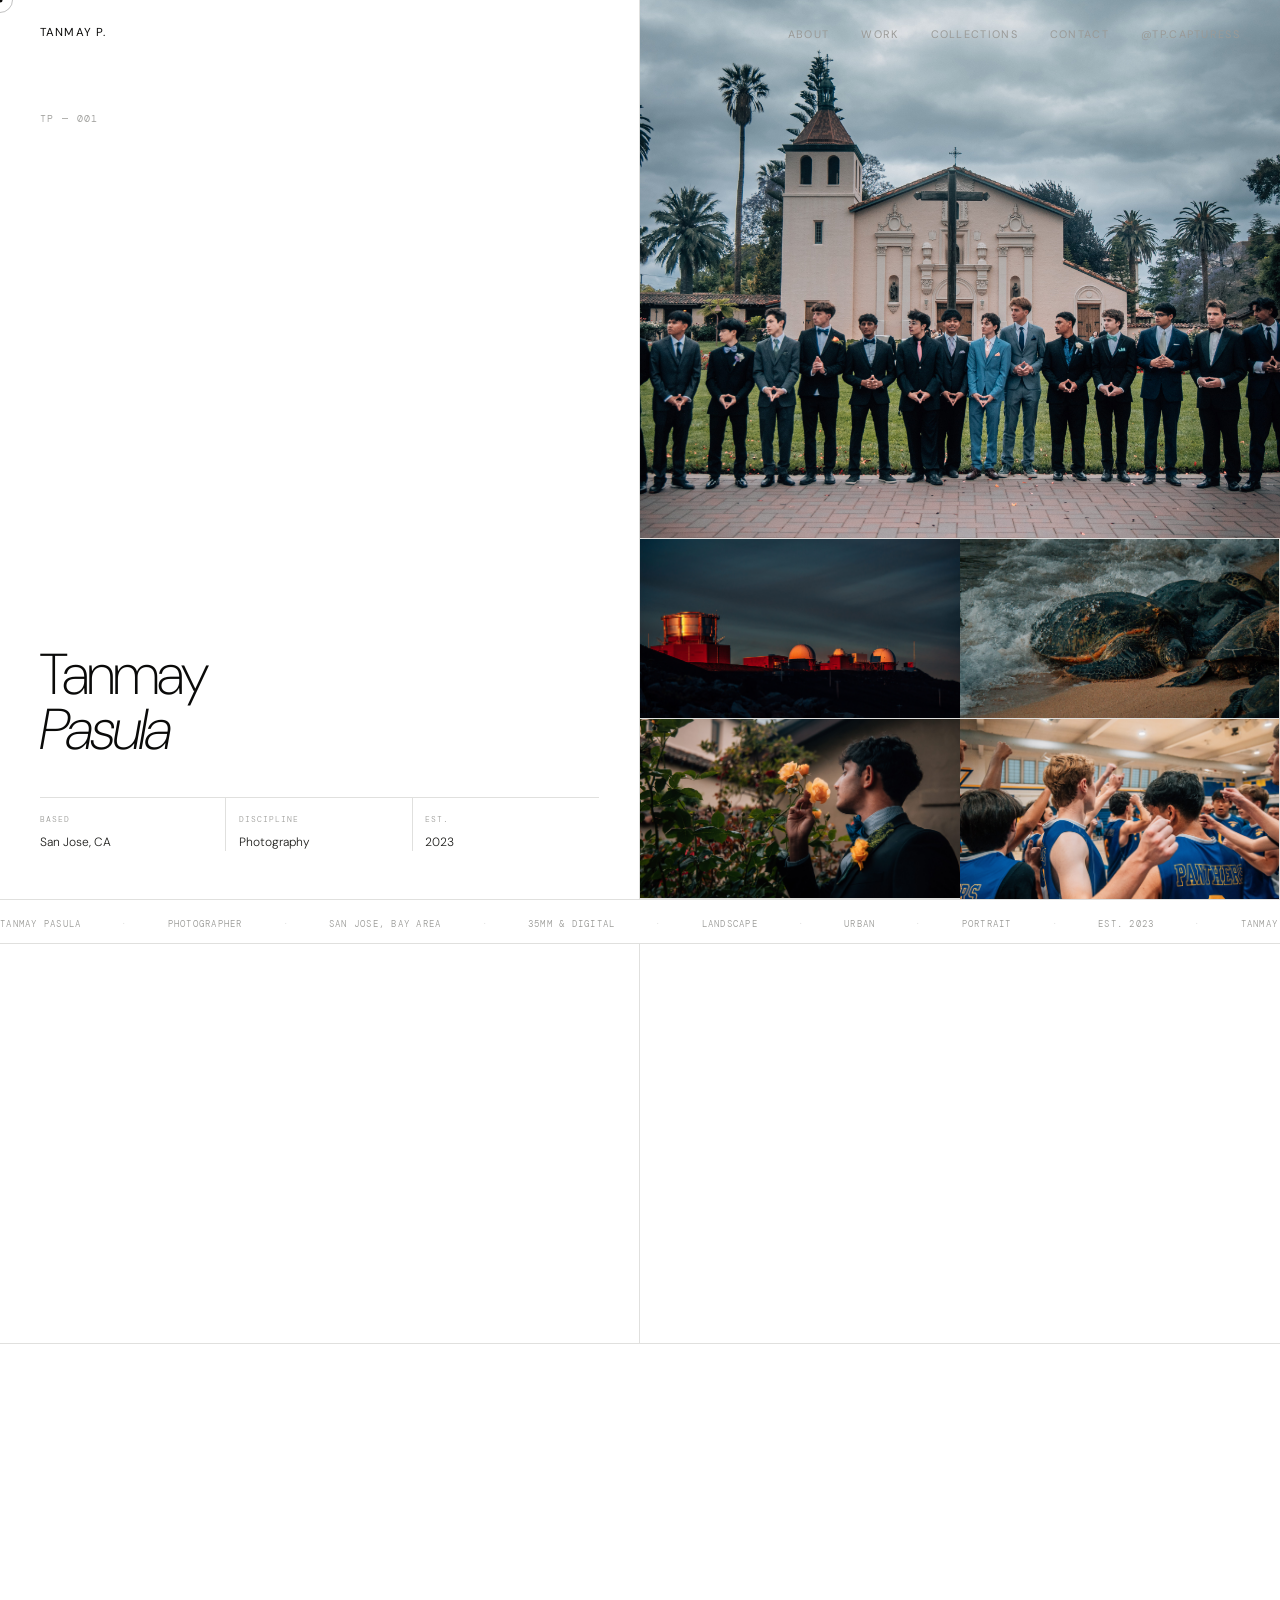
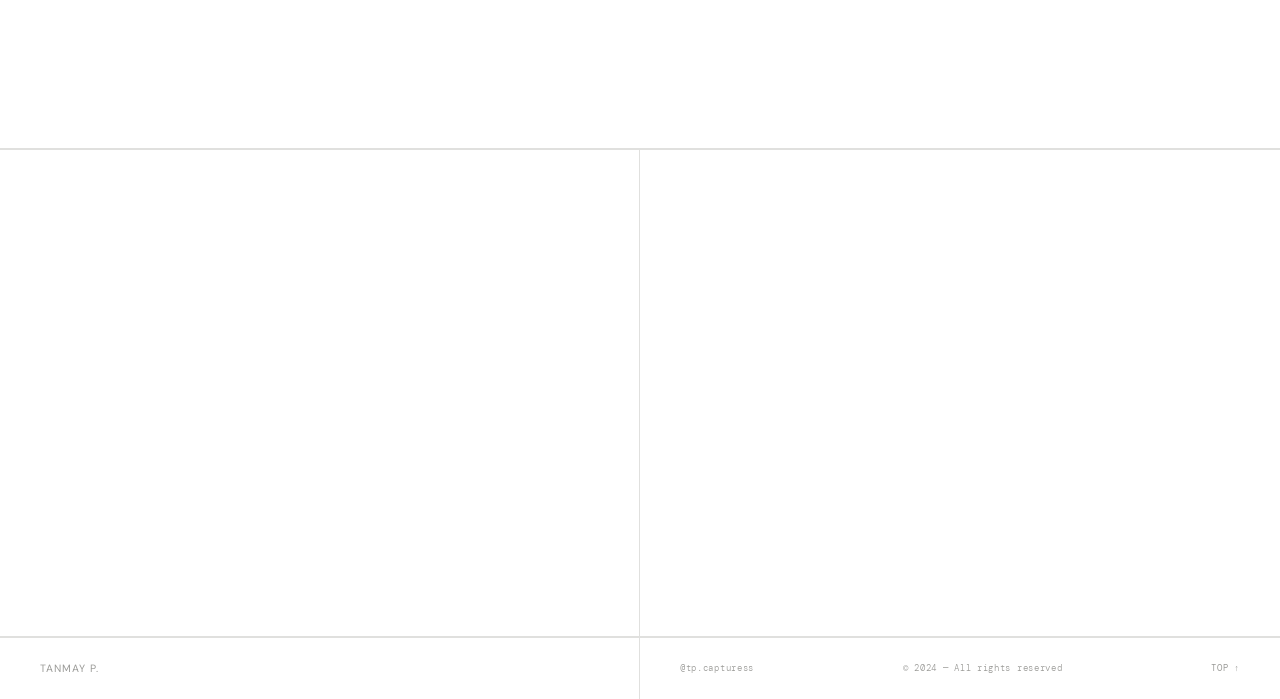
==== index.html @ cbe5c61b "Rename tanmay-pasula-portfolio.html to index.html" ====
<!DOCTYPE html>
<html lang="en">
<head>
<meta charset="UTF-8">
<meta name="viewport" content="width=device-width, initial-scale=1.0">
<title>Tanmay Pasula</title>
<link href="https://fonts.googleapis.com/css2?family=DM+Sans:ital,wght@0,200;0,300;0,400;1,200;1,300&family=DM+Mono:wght@300;400&display=swap" rel="stylesheet">
<style>
*, *::before, *::after { margin: 0; padding: 0; box-sizing: border-box; }

:root {
  --w: #ffffff;
  --off: #f5f5f3;
  --rule: #e0e0de;
  --mid: #9a9a97;
  --dark: #1c1c1a;
  --blk: #0a0a09;
}

html { scroll-behavior: smooth; }
body { background: var(--w); color: var(--blk); font-family: 'DM Sans', sans-serif; font-weight: 300; overflow-x: hidden; cursor: none; }

.cur { position: fixed; width: 5px; height: 5px; background: var(--blk); border-radius: 50%; pointer-events: none; z-index: 9999; transform: translate(-50%,-50%); }
.cur-r { position: fixed; width: 26px; height: 26px; border: 1px solid rgba(10,10,9,0.25); border-radius: 50%; pointer-events: none; z-index: 9998; transform: translate(-50%,-50%); transition: width 0.15s, height 0.15s, border-color 0.15s; }
body:has(a:hover) .cur-r, body:has(button:hover) .cur-r { width: 42px; height: 42px; border-color: rgba(10,10,9,0.55); }

/* NAV */
nav { position: fixed; top: 0; left: 0; right: 0; z-index: 200; display: flex; justify-content: space-between; align-items: center; padding: 1.4rem 2.5rem; transition: border-color 0.3s, background 0.3s; border-bottom: 1px solid transparent; }
nav.scrolled { background: rgba(255,255,255,0.96); backdrop-filter: blur(20px); border-color: var(--rule); }
.nav-logo { font-size: 0.72rem; font-weight: 400; letter-spacing: 0.1em; text-transform: uppercase; color: var(--blk); text-decoration: none; opacity: 0; animation: fd 0.5s 0.2s forwards; }
.nav-links { display: flex; gap: 2rem; list-style: none; opacity: 0; animation: fd 0.5s 0.35s forwards; }
.nav-links a { font-size: 0.68rem; font-weight: 400; letter-spacing: 0.12em; text-transform: uppercase; color: var(--mid); text-decoration: none; transition: color 0.2s; }
.nav-links a:hover { color: var(--blk); }

@keyframes fd { from { opacity:0; } to { opacity:1; } }
@keyframes fu { from { opacity:0; transform:translateY(20px); } to { opacity:1; transform:none; } }
.reveal { opacity:0; transform:translateY(24px); transition: opacity 0.7s cubic-bezier(0.16,1,0.3,1), transform 0.7s cubic-bezier(0.16,1,0.3,1); }
.reveal.in { opacity:1; transform:none; }
.d1 { transition-delay: 0.07s; }
.d2 { transition-delay: 0.14s; }

/* ── HERO ── */
#hero {
  display: grid;
  grid-template-columns: 1fr 1fr;
  min-height: 100vh;
  border-bottom: 1px solid var(--rule);
}

.hero-l {
  display: flex;
  flex-direction: column;
  padding: 7rem 2.5rem 3rem;
  border-right: 1px solid var(--rule);
}
.hero-idx {
  font-family: 'DM Mono', monospace;
  font-size: 0.6rem; color: var(--mid); letter-spacing: 0.14em;
  margin-bottom: auto;
  opacity: 0; animation: fd 0.5s 0.5s forwards;
}
.hero-name {
  font-size: clamp(2.8rem, 4.5vw, 5.5rem);
  font-weight: 200; line-height: 0.95; letter-spacing: -0.035em;
  opacity: 0; animation: fu 0.9s 0.65s forwards;
  margin-top: 2rem;
}
.hero-name i { font-style: italic; }
.hero-meta {
  margin-top: 2.5rem;
  display: grid;
  grid-template-columns: repeat(3, 1fr);
  border-top: 1px solid var(--rule);
  opacity: 0; animation: fu 0.7s 0.95s forwards;
}
.meta-item { padding: 1rem 0.8rem 0 0; border-right: 1px solid var(--rule); }
.meta-item:last-child { border-right: none; }
.meta-lbl { font-family: 'DM Mono', monospace; font-size: 0.52rem; color: var(--mid); letter-spacing: 0.12em; text-transform: uppercase; display: block; margin-bottom: 0.3rem; }
.meta-val { font-size: 0.75rem; color: var(--dark); }

/* Hero film grid — right side */
.hero-r {
  display: grid;
  grid-template-columns: 1fr 1fr;
  grid-template-rows: 60% 20% 20%;
}
.fc {
  position: relative; overflow: hidden;
  background: var(--off);
  border-bottom: 1px solid var(--rule);
  border-right: 1px solid var(--rule);
}
.fc.full { grid-column: span 2; border-right: none; }
.fc:nth-child(2) { border-right: none; } /* only col 2 of last rows */
.fc:nth-child(4) { border-right: none; }
.fc:nth-child(5), .fc:nth-child(6) { border-bottom: none; }
/* override: even small cells — col 2 has no right border */
.fc:not(.full):nth-child(even) { border-right: none; }
.fc img {
  position: absolute; inset: 0;
  width: 100%; height: 100%;
  object-fit: cover;
  display: block;
  transition: transform 0.7s cubic-bezier(0.25,0.46,0.45,0.94);
}
.fc:hover img { transform: scale(1.04); }
.fc-ph {
  position: absolute; inset: 0;
  display: flex; align-items: center; justify-content: center;
  font-family: 'DM Mono', monospace; font-size: 0.52rem;
  color: var(--rule); letter-spacing: 0.1em;
}

/* ── MARQUEE ── */
.strip { overflow: hidden; white-space: nowrap; border-bottom: 1px solid var(--rule); padding: 0.7rem 0; }
.strip-t { display: inline-flex; gap: 2.5rem; animation: mq 22s linear infinite; }
@keyframes mq { from{transform:translateX(0)} to{transform:translateX(-50%)} }
.s-item { font-family: 'DM Mono', monospace; font-size: 0.56rem; color: var(--mid); letter-spacing: 0.14em; text-transform: uppercase; flex-shrink:0; }
.s-sep { color: var(--rule); }

/* ── ABOUT ── */
#about { display: grid; grid-template-columns: 1fr 1fr; border-bottom: 1px solid var(--rule); }
.about-l { border-right: 1px solid var(--rule); padding: 4rem 2.5rem; display: flex; flex-direction: column; }
.sec-tag { font-family: 'DM Mono', monospace; font-size: 0.56rem; color: var(--mid); letter-spacing: 0.14em; text-transform: uppercase; margin-bottom: 2rem; }
.about-h { font-size: clamp(1.8rem, 2.8vw, 2.7rem); font-weight: 200; line-height: 1.1; letter-spacing: -0.025em; }
.about-h i { font-style: italic; }
.about-p { margin-top: auto; padding-top: 2.5rem; font-size: 0.8rem; line-height: 1.85; color: #666663; max-width: 34ch; }
.about-r { display: grid; grid-template-columns: 1fr 1fr; }
.a-cell { border-bottom: 1px solid var(--rule); border-right: 1px solid var(--rule); padding: 2rem 1.8rem; display: flex; flex-direction: column; justify-content: flex-end; }
.a-cell:nth-child(2n) { border-right: none; }
.a-cell:last-child, .a-cell:nth-last-child(2) { border-bottom: none; }
.a-cell.photo {
  grid-column: span 2; border-right: none;
  height: 280px; padding: 0; overflow: hidden;
  position: relative; border-bottom: 1px solid var(--rule);
}
.a-cell.photo img { position: absolute; inset: 0; width: 100%; height: 100%; object-fit: cover; display: block; }
.a-cell.photo .ph { position: absolute; inset: 0; display: flex; align-items: center; justify-content: center; font-family: 'DM Mono', monospace; font-size: 0.56rem; color: var(--mid); }
.stat-n { font-size: 2.4rem; font-weight: 200; letter-spacing: -0.04em; line-height: 1; }
.stat-l { font-family: 'DM Mono', monospace; font-size: 0.52rem; color: var(--mid); letter-spacing: 0.1em; text-transform: uppercase; margin-top: 0.3rem; }

/* ── PORTFOLIO ── */
#portfolio { border-bottom: 1px solid var(--rule); }
.port-hdr { display: flex; justify-content: space-between; align-items: flex-end; padding: 2rem 2.5rem; border-bottom: 1px solid var(--rule); }
.port-t { font-size: clamp(1.4rem, 2vw, 2rem); font-weight: 200; letter-spacing: -0.02em; margin-top: 0.3rem; }
.port-grid { display: grid; grid-template-columns: repeat(3, 1fr); }
.pi {
  position: relative; overflow: hidden;
  background: var(--off);
  border-right: 1px solid var(--rule);
  border-bottom: 1px solid var(--rule);
  aspect-ratio: 4/5;
}
.pi:nth-child(3n) { border-right: none; }
.pi:nth-last-child(-n+3) { border-bottom: none; }
.pi img { position: absolute; inset: 0; width: 100%; height: 100%; object-fit: cover; display: block; transition: transform 0.7s cubic-bezier(0.25,0.46,0.45,0.94); }
.pi:hover img { transform: scale(1.04); }
.pi-ph { position: absolute; inset: 0; display: flex; align-items: center; justify-content: center; font-family: 'DM Mono', monospace; font-size: 0.52rem; color: var(--rule); }
.pi-ov { position: absolute; bottom: 0; left: 0; right: 0; padding: 1rem 1.2rem; background: linear-gradient(transparent, rgba(255,255,255,0.95)); transform: translateY(100%); transition: transform 0.35s cubic-bezier(0.16,1,0.3,1); display: flex; justify-content: space-between; align-items: flex-end; }
.pi:hover .pi-ov { transform: none; }
.pi-title { font-size: 0.74rem; font-weight: 400; }
.pi-loc { font-family: 'DM Mono', monospace; font-size: 0.52rem; color: var(--mid); margin-top: 0.1rem; }
.pi-arr { font-size: 0.68rem; color: var(--mid); }

/* ── COLLECTIONS ── */
#collections { border-bottom: 1px solid var(--rule); }
.coll-hdr { display: grid; grid-template-columns: 1fr 1fr; border-bottom: 1px solid var(--rule); }
.coll-hdr-l { padding: 2rem 2.5rem; border-right: 1px solid var(--rule); }
.coll-hdr-r { padding: 2rem 2.5rem; display: flex; justify-content: space-between; align-items: flex-end; }
.coll-sub { font-size: 0.76rem; color: var(--mid); max-width: 28ch; line-height: 1.75; }
.coll-grid { display: grid; grid-template-columns: repeat(3, 1fr); }
.cc { position: relative; overflow: hidden; border-right: 1px solid var(--rule); aspect-ratio: 3/4; cursor: none; background: var(--off); }
.cc:last-child { border-right: none; }
.cc-bg { position: absolute; inset: -20px; background-size: cover; background-position: center; filter: blur(0) brightness(0.9); transition: filter 0.6s ease, transform 0.6s ease; }
.cc-bg.b1 { background-color: #dedad5; }
.cc-bg.b2 { background-color: #d5d9da; }
.cc-bg.b3 { background-color: #d8d5da; }
.cc:hover .cc-bg { filter: blur(10px) brightness(0.6); transform: scale(1.07); }
.cc-tint { position: absolute; inset: 0; background: rgba(255,255,255,0.45); transition: background 0.5s; }
.cc:hover .cc-tint { background: rgba(0,0,0,0.08); }
.cc-body { position: absolute; inset: 0; z-index: 2; display: flex; flex-direction: column; justify-content: flex-end; padding: 2rem 1.8rem; }
.cc-num { font-family: 'DM Mono', monospace; font-size: 0.56rem; color: var(--mid); letter-spacing: 0.12em; margin-bottom: 0.5rem; transition: color 0.4s; }
.cc:hover .cc-num { color: rgba(255,255,255,0.55); }
.cc-name { font-size: 1.3rem; font-weight: 200; letter-spacing: -0.02em; line-height: 1.1; transition: color 0.4s; }
.cc:hover .cc-name { color: #fff; }
.cc-desc { font-size: 0.7rem; color: var(--mid); margin-top: 0.3rem; line-height: 1.6; transition: color 0.4s; }
.cc:hover .cc-desc { color: rgba(255,255,255,0.55); }
.cc-btn { display: inline-flex; align-items: center; gap: 0.4rem; margin-top: 1.2rem; padding: 0.55rem 0.9rem; border: 1px solid var(--blk); background: var(--w); font-family: 'DM Mono', monospace; font-size: 0.56rem; letter-spacing: 0.1em; text-transform: uppercase; color: var(--blk); cursor: none; opacity: 0; transform: translateY(6px); transition: opacity 0.3s, transform 0.3s, background 0.2s, color 0.2s; }
.cc:hover .cc-btn { opacity: 1; transform: none; }
.cc-btn:hover { background: var(--blk); color: var(--w); }

.coll-footer { display: flex; justify-content: space-between; align-items: center; padding: 1.2rem 2.5rem; border-top: 1px solid var(--rule); }
.see-more-btn { display: inline-flex; align-items: center; gap: 0.5rem; font-family: 'DM Mono', monospace; font-size: 0.6rem; letter-spacing: 0.12em; text-transform: uppercase; color: var(--blk); text-decoration: none; padding: 0.6rem 1.1rem; border: 1px solid var(--blk); transition: background 0.2s, color 0.2s; cursor: none; }
.see-more-btn:hover { background: var(--blk); color: var(--w); }
.see-more-arr { display: inline-block; transition: transform 0.2s; }
.see-more-btn:hover .see-more-arr { transform: translateX(3px); }

.all-coll { max-height: 0; overflow: hidden; transition: max-height 0.6s cubic-bezier(0.16,1,0.3,1); border-bottom: 1px solid var(--rule); }
.all-coll.open { max-height: 1000px; }
.all-coll-hdr { display: flex; justify-content: space-between; align-items: flex-end; padding: 2rem 2.5rem 1.5rem; border-bottom: 1px solid var(--rule); }
.all-coll-close { font-family: 'DM Mono', monospace; font-size: 0.58rem; letter-spacing: 0.1em; text-transform: uppercase; color: var(--mid); background: none; border: none; cursor: none; transition: color 0.2s; }
.all-coll-close:hover { color: var(--blk); }
.acl-row { display: grid; grid-template-columns: 2rem 5rem 1fr auto 1.2rem; align-items: center; gap: 1.5rem; padding: 1rem 2.5rem; border-bottom: 1px solid var(--rule); cursor: none; transition: background 0.15s, padding-left 0.2s; }
.acl-row:last-child { border-bottom: none; }
.acl-row:hover { background: var(--off); padding-left: 3rem; }
.acl-num { font-family: 'DM Mono', monospace; font-size: 0.56rem; color: var(--mid); }
.acl-date { font-family: 'DM Mono', monospace; font-size: 0.56rem; color: var(--mid); }
.acl-name { font-size: 0.85rem; font-weight: 300; }
.acl-count { font-family: 'DM Mono', monospace; font-size: 0.52rem; color: var(--mid); justify-self: end; }
.acl-arr { font-size: 0.68rem; color: var(--mid); transition: transform 0.2s, color 0.2s; }
.acl-row:hover .acl-arr { transform: translateX(3px); color: var(--blk); }

/* ── MODAL ── */
.modal-bg { position: fixed; inset: 0; z-index: 500; background: rgba(255,255,255,0.75); backdrop-filter: blur(18px); display: none; align-items: center; justify-content: center; }
.modal-bg.on { display: flex; }
.modal-box { background: var(--w); border: 1px solid var(--rule); width: 100%; max-width: 380px; padding: 2.5rem; animation: mIn 0.3s cubic-bezier(0.16,1,0.3,1); }
@keyframes mIn { from{opacity:0;transform:translateY(12px)} to{opacity:1;transform:none} }
.m-tag { font-family: 'DM Mono', monospace; font-size: 0.54rem; color: var(--mid); letter-spacing: 0.14em; text-transform: uppercase; margin-bottom: 1.2rem; }
.m-title { font-size: 1.4rem; font-weight: 200; letter-spacing: -0.02em; margin-bottom: 0.3rem; }
.m-sub { font-size: 0.74rem; color: var(--mid); line-height: 1.7; margin-bottom: 1.8rem; }
.m-inp { width: 100%; background: var(--off); border: 1px solid var(--rule); border-bottom: 2px solid var(--blk); font-family: 'DM Mono', monospace; font-size: 0.82rem; padding: 0.85rem 1rem; outline: none; color: var(--blk); transition: background 0.2s; }
.m-inp:focus { background: var(--w); }
.m-inp::placeholder { color: var(--rule); }
.m-err { font-family: 'DM Mono', monospace; font-size: 0.56rem; color: #b03030; margin-top: 0.5rem; display: none; }
.m-err.on { display: block; }
.m-acts { display: flex; justify-content: space-between; align-items: center; margin-top: 1.8rem; }
.m-cancel { font-family: 'DM Mono', monospace; font-size: 0.56rem; color: var(--mid); letter-spacing: 0.1em; text-transform: uppercase; background: none; border: none; cursor: none; transition: color 0.2s; }
.m-cancel:hover { color: var(--blk); }
.m-go { font-family: 'DM Mono', monospace; font-size: 0.56rem; letter-spacing: 0.1em; text-transform: uppercase; padding: 0.7rem 1.4rem; background: var(--blk); color: var(--w); border: none; cursor: none; transition: background 0.2s; }
.m-go:hover { background: var(--dark); }

/* ── CONTACT ── */
#contact { display: grid; grid-template-columns: 1fr 1fr; border-bottom: 1px solid var(--rule); }
.con-l { border-right: 1px solid var(--rule); padding: 4rem 2.5rem; display: flex; flex-direction: column; }
.con-h { font-size: clamp(1.8rem, 2.8vw, 2.7rem); font-weight: 200; letter-spacing: -0.025em; line-height: 1.1; margin-bottom: auto; }
.con-h i { font-style: italic; }
.con-links { margin-top: 3rem; }
.cl { display: flex; justify-content: space-between; align-items: center; padding: 1rem 0; border-top: 1px solid var(--rule); text-decoration: none; color: var(--dark); font-size: 0.78rem; transition: padding-left 0.22s; }
.cl:last-child { border-bottom: 1px solid var(--rule); }
.cl:hover { padding-left: 0.4rem; }
.cl-type { font-family: 'DM Mono', monospace; font-size: 0.54rem; color: var(--mid); letter-spacing: 0.1em; text-transform: uppercase; }
.cl-arr { font-size: 0.68rem; color: var(--mid); transition: transform 0.2s, color 0.2s; }
.cl:hover .cl-arr { transform: translateX(3px); color: var(--blk); }
.con-r { display: grid; grid-template-columns: 1fr 1fr; grid-template-rows: auto auto; }
.con-card { position: relative; overflow: hidden; border-left: 1px solid var(--rule); border-bottom: 1px solid var(--rule); display: flex; flex-direction: column; justify-content: flex-end; padding: 1.8rem; min-height: 170px; text-decoration: none; color: inherit; cursor: none; background: var(--off); transition: background 0.25s; }
.con-card:hover { background: var(--blk); }
.con-card.map-card { grid-column: span 2; border-bottom: none; min-height: 200px; }
.con-card-tag { font-family: 'DM Mono', monospace; font-size: 0.54rem; color: var(--mid); letter-spacing: 0.12em; text-transform: uppercase; margin-bottom: 0.4rem; transition: color 0.25s; }
.con-card:hover .con-card-tag { color: rgba(255,255,255,0.45); }
.con-card-val { font-size: 0.85rem; font-weight: 300; color: var(--dark); transition: color 0.25s; }
.con-card:hover .con-card-val { color: #fff; }
.con-card-arr { position: absolute; top: 1.4rem; right: 1.4rem; font-size: 0.68rem; color: var(--rule); transition: color 0.25s, transform 0.25s; }
.con-card:hover .con-card-arr { color: rgba(255,255,255,0.4); transform: translate(2px,-2px); }
.ig-graphic { position: absolute; top: 50%; left: 50%; transform: translate(-50%,-60%); width: 48px; height: 48px; opacity: 0.07; transition: opacity 0.25s; }
.con-card:hover .ig-graphic { opacity: 0.16; }
.email-graphic { position: absolute; top: 50%; left: 50%; transform: translate(-50%,-62%); width: 52px; height: 38px; opacity: 0.06; transition: opacity 0.25s; }
.con-card:hover .email-graphic { opacity: 0.15; }
.map-graphic { position: absolute; inset: 0; }
.map-graphic svg { width: 100%; height: 100%; position: absolute; inset: 0; }

/* ── FOOTER ── */
footer { display: grid; grid-template-columns: 1fr 1fr; border-top: 1px solid var(--rule); }
.ft-l { padding: 1.5rem 2.5rem; border-right: 1px solid var(--rule); display: flex; align-items: center; }
.ft-logo { font-size: 0.66rem; font-weight: 400; letter-spacing: 0.1em; text-transform: uppercase; color: var(--mid); }
.ft-r { padding: 1.5rem 2.5rem; display: flex; justify-content: space-between; align-items: center; gap: 2rem; }
.ft-copy { font-family: 'DM Mono', monospace; font-size: 0.54rem; color: var(--mid); letter-spacing: 0.08em; }
.ft-top { font-family: 'DM Mono', monospace; font-size: 0.54rem; color: var(--mid); letter-spacing: 0.08em; text-transform: uppercase; background: none; border: none; cursor: none; transition: color 0.2s; white-space: nowrap; }
.ft-top:hover { color: var(--blk); }
.ft-ig { font-family: 'DM Mono', monospace; font-size: 0.54rem; color: var(--mid); letter-spacing: 0.08em; text-decoration: none; transition: color 0.2s; cursor: none; white-space: nowrap; }
.ft-ig:hover { color: var(--blk); }

/* ── RESPONSIVE ── */
@media (max-width: 900px) {
  nav { padding: 1rem 1.5rem; }
  nav.scrolled { background: rgba(255,255,255,0.98); }
  #hero { grid-template-columns: 1fr; min-height: auto; }
  .hero-r { display: none; }
  .hero-l { border-right: none; padding: 6rem 1.5rem 2.5rem; }
  .hero-name { font-size: clamp(2.8rem, 10vw, 5rem); }
  .hero-meta { grid-template-columns: repeat(3, 1fr); }
  #about { grid-template-columns: 1fr; }
  .about-l { border-right: none; border-bottom: 1px solid var(--rule); padding: 3rem 1.5rem; }
  .about-r { grid-template-columns: 1fr 1fr; }
  .port-grid { grid-template-columns: 1fr 1fr; }
  .pi:nth-child(3n) { border-right: 1px solid var(--rule); }
  .pi:nth-child(2n) { border-right: none; }
  .pi:nth-last-child(-n+3) { border-bottom: 1px solid var(--rule); }
  .pi:nth-last-child(-n+2) { border-bottom: none; }
  .coll-grid { grid-template-columns: 1fr; }
  .coll-hdr { grid-template-columns: 1fr; }
  .coll-hdr-l { border-right: none; border-bottom: 1px solid var(--rule); }
  .cc { border-right: none; border-bottom: 1px solid var(--rule); aspect-ratio: 4/3; }
  .cc:last-child { border-bottom: none; }
  #contact { grid-template-columns: 1fr; }
  .con-l { border-right: none; border-bottom: 1px solid var(--rule); padding: 3rem 1.5rem; }
  .con-r { grid-template-columns: 1fr; }
  .con-card { border-left: none; border-top: 1px solid var(--rule); }
  .con-card.map-card { grid-column: span 1; }
  footer { grid-template-columns: 1fr; }
  .ft-l { border-right: none; border-bottom: 1px solid var(--rule); }
  .acl-row { grid-template-columns: 2rem 1fr auto 1.2rem; gap: 0.8rem; padding: 1rem 1.5rem; }
  .acl-date { display: none; }
}
</style>
</head>
<body>

<div class="cur" id="c"></div>
<div class="cur-r" id="cr"></div>

<nav id="nav">
  <a href="#" class="nav-logo">Tanmay P.</a>
  <ul class="nav-links">
    <li><a href="#about">About</a></li>
    <li><a href="#portfolio">Work</a></li>
    <li><a href="#collections">Collections</a></li>
    <li><a href="#contact">Contact</a></li>
    <li><a href="https://instagram.com/tp.capturess" target="_blank">@tp.capturess</a></li>
  </ul>
</nav>

<!-- HERO -->
<section id="hero">
  <div class="hero-l">
    <span class="hero-idx">TP — 001</span>
    <h1 class="hero-name">Tanmay<br><i>Pasula</i></h1>
    <div class="hero-meta">
      <div class="meta-item">
        <span class="meta-lbl">Based</span>
        <span class="meta-val">San Jose, CA</span>
      </div>
      <div class="meta-item" style="padding-left:0.8rem;">
        <span class="meta-lbl">Discipline</span>
        <span class="meta-val">Photography</span>
      </div>
      <div class="meta-item" style="padding-left:0.8rem; border-right:none;">
        <span class="meta-lbl">Est.</span>
        <span class="meta-val">2023</span>
      </div>
    </div>
  </div>
  <div class="hero-r">
    <div class="fc full"><img src="photos/1.jpg" alt=""></div>
    <div class="fc"><img src="photos/2.jpg" alt=""></div>
    <div class="fc"><img src="photos/3.jpg" alt=""></div>
    <div class="fc"><img src="photos/4.jpg" alt=""></div>
    <div class="fc"><img src="photos/5.jpg" alt=""></div>
  </div>
</section>

<!-- MARQUEE -->
<div class="strip">
  <div class="strip-t">
    <span class="s-item">Tanmay Pasula</span><span class="s-item s-sep">·</span>
    <span class="s-item">Photographer</span><span class="s-item s-sep">·</span>
    <span class="s-item">San Jose, Bay Area</span><span class="s-item s-sep">·</span>
    <span class="s-item">35mm &amp; Digital</span><span class="s-item s-sep">·</span>
    <span class="s-item">Landscape</span><span class="s-item s-sep">·</span>
    <span class="s-item">Urban</span><span class="s-item s-sep">·</span>
    <span class="s-item">Portrait</span><span class="s-item s-sep">·</span>
    <span class="s-item">Est. 2023</span><span class="s-item s-sep">·</span>
    <span class="s-item">Tanmay Pasula</span><span class="s-item s-sep">·</span>
    <span class="s-item">Photographer</span><span class="s-item s-sep">·</span>
    <span class="s-item">San Jose, Bay Area</span><span class="s-item s-sep">·</span>
    <span class="s-item">35mm &amp; Digital</span><span class="s-item s-sep">·</span>
    <span class="s-item">Landscape</span><span class="s-item s-sep">·</span>
    <span class="s-item">Urban</span><span class="s-item s-sep">·</span>
    <span class="s-item">Portrait</span><span class="s-item s-sep">·</span>
    <span class="s-item">Est. 2023</span><span class="s-item s-sep">·</span>
  </div>
</div>

<!-- ABOUT -->
<section id="about">
  <div class="about-l">
    <p class="sec-tag reveal">About</p>
    <h2 class="about-h reveal d1">Seeing the world <i>differently.</i></h2>
    <p class="about-p reveal d2">I'm Tanmay, 15, based in San Jose. I shoot landscapes, city streets, and the quiet moments most people walk past. Every frame is a chance to say something true without words.</p>
  </div>
  <div class="about-r">
    <div class="a-cell photo reveal">
      <img src="photos/6.jpg" alt="Tanmay Pasula">
    </div>
    <div class="a-cell reveal d1">
      <span class="stat-n">2+</span>
      <span class="stat-l">Years shooting</span>
    </div>
    <div class="a-cell reveal d2">
      <span class="stat-n">∞</span>
      <span class="stat-l">Frames taken</span>
    </div>
  </div>
</section>

<!-- PORTFOLIO -->
<section id="portfolio">
  <div class="port-hdr reveal">
    <div>
      <p class="sec-tag">Selected work</p>
      <h2 class="port-t">Portfolio</h2>
    </div>
    <span class="sec-tag">06</span>
  </div>
  <div class="port-grid">
    <div class="pi reveal">
      <img src="photos/7.jpg" alt="">
      <div class="pi-ov"><div><div class="pi-title">Prom Individual Photos</div><div class="pi-loc">Santa Clara University · 2026</div></div><span class="pi-arr">↗</span></div>
    </div>
    <div class="pi reveal d1">
      <img src="photos/8.jpg" alt="">
      <div class="pi-ov"><div><div class="pi-title">Mens Volleyball</div><div class="pi-loc">Prospect High School · 2026</div></div><span class="pi-arr">↗</span></div>
    </div>
    <div class="pi reveal d2">
      <img src="photos/9.jpg" alt="">
      <div class="pi-ov"><div><div class="pi-title">Mens Baseball</div><div class="pi-loc">Prospect High School · 2026</div></div><span class="pi-arr">↗</span></div>
    </div>
    <div class="pi reveal">
      <img src="photos/10.jpg" alt="">
      <div class="pi-ov"><div><div class="pi-title">Lifeguard</div><div class="pi-loc">Hawaii · 2026</div></div><span class="pi-arr">↗</span></div>
    </div>
    <div class="pi reveal d1">
      <img src="photos/11.jpg" alt="">
      <div class="pi-ov"><div><div class="pi-title">Award Winner</div><div class="pi-loc">San Jose · 2026</div></div><span class="pi-arr">↗</span></div>
    </div>
    <div class="pi reveal d2">
      <img src="photos/12.jpg" alt="">
      <div class="pi-ov"><div><div class="pi-title">Long Exposure Sunrise</div><div class="pi-loc">Hawaii · 2026</div></div><span class="pi-arr">↗</span></div>
    </div>
  </div>
</section>

<!-- COLLECTIONS -->
<section id="collections">
  <div class="coll-hdr">
    <div class="coll-hdr-l reveal">
      <p class="sec-tag">Recent collections</p>
      <h2 class="port-t">Collections</h2>
    </div>
    <div class="coll-hdr-r reveal d1">
      <p class="coll-sub">Extended series, password-protected for clients and collaborators.</p>
      <span class="sec-tag">3 of 9</span>
    </div>
  </div>
  <div class="coll-grid">
    <div class="cc reveal" onclick="openModal('landscapes')">
      <div class="cc-bg b1"></div><div class="cc-tint"></div>
      <div class="cc-body">
        <span class="cc-num">01 / Dec 2024</span>
        <h3 class="cc-name">Nature &amp;<br>Landscapes</h3>
        <p class="cc-desc">Bay hills, coastal fog, Northern California.</p>
        <button class="cc-btn" onclick="event.stopPropagation();openModal('landscapes')">View archive →</button>
      </div>
    </div>
    <div class="cc reveal d1" onclick="openModal('urban')">
      <div class="cc-bg b2"></div><div class="cc-tint"></div>
      <div class="cc-body">
        <span class="cc-num">02 / Nov 2024</span>
        <h3 class="cc-name">Urban &amp;<br>Street</h3>
        <p class="cc-desc">San Jose and SF after dark.</p>
        <button class="cc-btn" onclick="event.stopPropagation();openModal('urban')">View archive →</button>
      </div>
    </div>
    <div class="cc reveal d2" onclick="openModal('portraits')">
      <div class="cc-bg b3"></div><div class="cc-tint"></div>
      <div class="cc-body">
        <span class="cc-num">03 / Oct 2024</span>
        <h3 class="cc-name">Portraits</h3>
        <p class="cc-desc">People in light, Bay Area.</p>
        <button class="cc-btn" onclick="event.stopPropagation();openModal('portraits')">View archive →</button>
      </div>
    </div>
  </div>
  <div class="coll-footer reveal">
    <span class="sec-tag">Showing 3 most recent</span>
    <a href="#all-collections" class="see-more-btn" onclick="openAllCollections(event)">See all collections <span class="see-more-arr">→</span></a>
  </div>
</section>

<!-- ALL COLLECTIONS DRAWER -->
<div id="all-collections" class="all-coll" aria-hidden="true">
  <div class="all-coll-hdr">
    <div><p class="sec-tag">All collections</p><h2 class="port-t">Archive</h2></div>
    <button class="all-coll-close" onclick="closeAllCollections()">Close ×</button>
  </div>
  <div class="all-coll-list">
    <div class="acl-row" onclick="openModal('landscapes')"><span class="acl-num">01</span><span class="acl-date">Dec 2024</span><span class="acl-name">Nature &amp; Landscapes</span><span class="acl-count">48 images</span><span class="acl-arr">→</span></div>
    <div class="acl-row" onclick="openModal('urban')"><span class="acl-num">02</span><span class="acl-date">Nov 2024</span><span class="acl-name">Urban &amp; Street</span><span class="acl-count">36 images</span><span class="acl-arr">→</span></div>
    <div class="acl-row" onclick="openModal('portraits')"><span class="acl-num">03</span><span class="acl-date">Oct 2024</span><span class="acl-name">Portraits</span><span class="acl-count">24 images</span><span class="acl-arr">→</span></div>
    <div class="acl-row" onclick="openModal('golden')"><span class="acl-num">04</span><span class="acl-date">Sep 2024</span><span class="acl-name">Golden Hour</span><span class="acl-count">31 images</span><span class="acl-arr">→</span></div>
    <div class="acl-row" onclick="openModal('night')"><span class="acl-num">05</span><span class="acl-date">Aug 2024</span><span class="acl-name">Night &amp; Long Exposure</span><span class="acl-count">19 images</span><span class="acl-arr">→</span></div>
    <div class="acl-row" onclick="openModal('macro')"><span class="acl-num">06</span><span class="acl-date">Jul 2024</span><span class="acl-name">Macro &amp; Detail</span><span class="acl-count">42 images</span><span class="acl-arr">→</span></div>
    <div class="acl-row" onclick="openModal('transit')"><span class="acl-num">07</span><span class="acl-date">Jun 2024</span><span class="acl-name">Transit &amp; Motion</span><span class="acl-count">28 images</span><span class="acl-arr">→</span></div>
    <div class="acl-row" onclick="openModal('water')"><span class="acl-num">08</span><span class="acl-date">Apr 2024</span><span class="acl-name">Water &amp; Coast</span><span class="acl-count">33 images</span><span class="acl-arr">→</span></div>
    <div class="acl-row" onclick="openModal('first')"><span class="acl-num">09</span><span class="acl-date">Jan 2024</span><span class="acl-name">First Rolls</span><span class="acl-count">22 images</span><span class="acl-arr">→</span></div>
  </div>
</div>

<!-- CONTACT -->
<section id="contact">
  <div class="con-l">
    <p class="sec-tag reveal">Contact</p>
    <h2 class="con-h reveal d1">Let's make<br>something<br><i>together.</i></h2>
    <div class="con-links reveal d2">
      <a href="mailto:pasulatanmay@gmail.com" class="cl"><span class="cl-type">Email</span><span>pasulatanmay@gmail.com</span><span class="cl-arr">→</span></a>
      <a href="https://instagram.com/tp.capturess" target="_blank" class="cl"><span class="cl-type">Instagram</span><span>@tp.capturess</span><span class="cl-arr">→</span></a>
      <a href="#" class="cl"><span class="cl-type">Location</span><span>San Jose, CA</span><span class="cl-arr">→</span></a>
    </div>
  </div>
  <div class="con-r reveal d1">
    <a href="https://instagram.com/tp.capturess" target="_blank" class="con-card">
      <svg class="ig-graphic" viewBox="0 0 24 24" fill="none"><rect x="2" y="2" width="20" height="20" rx="5" stroke="currentColor" stroke-width="1.5"/><circle cx="12" cy="12" r="4.5" stroke="currentColor" stroke-width="1.5"/><circle cx="17.5" cy="6.5" r="1" fill="currentColor"/></svg>
      <span class="con-card-arr">↗</span>
      <span class="con-card-tag">Instagram</span>
      <span class="con-card-val">@tp.capturess</span>
    </a>
    <a href="mailto:pasulatanmay@gmail.com" class="con-card">
      <svg class="email-graphic" viewBox="0 0 56 42" fill="none"><rect x="1" y="1" width="54" height="40" rx="3" stroke="currentColor" stroke-width="1.5"/><path d="M1 6l27 18L55 6" stroke="currentColor" stroke-width="1.5"/></svg>
      <span class="con-card-arr">↗</span>
      <span class="con-card-tag">Email</span>
      <span class="con-card-val">pasulatanmay@gmail.com</span>
    </a>
    <div class="con-card map-card">
      <div class="map-graphic">
        <svg viewBox="0 0 600 200" xmlns="http://www.w3.org/2000/svg" preserveAspectRatio="xMidYMid slice">
          <defs>
            <pattern id="mg" width="30" height="30" patternUnits="userSpaceOnUse"><path d="M30 0L0 0 0 30" fill="none" stroke="#e0e0de" stroke-width="0.5"/></pattern>
            <radialGradient id="pg" cx="50%" cy="50%" r="50%"><stop offset="0%" stop-color="#0a0a09" stop-opacity="0.08"/><stop offset="100%" stop-color="#0a0a09" stop-opacity="0"/></radialGradient>
          </defs>
          <rect width="600" height="200" fill="#f5f5f3"/>
          <rect width="600" height="200" fill="url(#mg)"/>
          <line x1="0" y1="100" x2="600" y2="100" stroke="#e8e8e6" stroke-width="6"/>
          <line x1="300" y1="0" x2="300" y2="200" stroke="#e8e8e6" stroke-width="6"/>
          <line x1="0" y1="55" x2="600" y2="145" stroke="#eeeeec" stroke-width="3"/>
          <line x1="0" y1="145" x2="600" y2="55" stroke="#eeeeec" stroke-width="3"/>
          <line x1="150" y1="0" x2="150" y2="200" stroke="#eeeeec" stroke-width="2"/>
          <line x1="450" y1="0" x2="450" y2="200" stroke="#eeeeec" stroke-width="2"/>
          <ellipse cx="300" cy="102" rx="38" ry="18" fill="url(#pg)"/>
          <ellipse cx="300" cy="132" rx="7" ry="3" fill="#0a0a09" opacity="0.1"/>
          <path d="M300 82C287 82 278 91 278 103C278 119 300 136 300 136C300 136 322 119 322 103C322 91 313 82 300 82Z" fill="#0a0a09"/>
          <circle cx="300" cy="102" r="5" fill="white"/>
          <circle cx="300" cy="103" r="20" fill="none" stroke="#0a0a09" stroke-width="1" stroke-opacity="0.12"/>
          <circle cx="300" cy="103" r="32" fill="none" stroke="#0a0a09" stroke-width="0.5" stroke-opacity="0.07"/>
        </svg>
      </div>
      <span class="con-card-arr">↗</span>
      <span class="con-card-tag" style="position:relative;z-index:2;">Location</span>
      <span class="con-card-val" style="position:relative;z-index:2;">San Jose, Bay Area</span>
    </div>
  </div>
</section>

<footer>
  <div class="ft-l"><span class="ft-logo">Tanmay P.</span></div>
  <div class="ft-r">
    <a href="https://instagram.com/tp.capturess" target="_blank" class="ft-ig">@tp.capturess</a>
    <span class="ft-copy">© 2024 — All rights reserved</span>
    <button class="ft-top" onclick="window.scrollTo({top:0,behavior:'smooth'})">Top ↑</button>
  </div>
</footer>

<div class="modal-bg" id="modal" onclick="closeModal(event)">
  <div class="modal-box">
    <p class="m-tag">Private archive</p>
    <h3 class="m-title" id="mTitle">Collection</h3>
    <p class="m-sub">Password-protected. Enter your access code to continue.</p>
    <input type="password" class="m-inp" id="mInp" placeholder="Password" onkeydown="if(event.key==='Enter')checkPw()">
    <p class="m-err" id="mErr">Incorrect password.</p>
    <div class="m-acts">
      <button class="m-cancel" onclick="closeModal()">Cancel</button>
      <button class="m-go" onclick="checkPw()">Access →</button>
    </div>
  </div>
</div>

<script>
const c=document.getElementById('c'),cr=document.getElementById('cr');
let mx=0,my=0,rx=0,ry=0;
document.addEventListener('mousemove',e=>{mx=e.clientX;my=e.clientY;});
(function tick(){c.style.left=mx+'px';c.style.top=my+'px';rx+=(mx-rx)*0.09;ry+=(my-ry)*0.09;cr.style.left=rx+'px';cr.style.top=ry+'px';requestAnimationFrame(tick);})();
window.addEventListener('scroll',()=>document.getElementById('nav').classList.toggle('scrolled',scrollY>50));
const obs=new IntersectionObserver(es=>es.forEach(e=>{if(e.isIntersecting){e.target.classList.add('in');obs.unobserve(e.target);}}),{threshold:0.06});
document.querySelectorAll('.reveal').forEach(el=>obs.observe(el));
const PW={landscapes:{pass:'bayarea2024',url:'https://photos.google.com'},urban:{pass:'bayarea2024',url:'https://photos.google.com'},portraits:{pass:'bayarea2024',url:'https://photos.google.com'},golden:{pass:'bayarea2024',url:'https://photos.google.com'},night:{pass:'bayarea2024',url:'https://photos.google.com'},macro:{pass:'bayarea2024',url:'https://photos.google.com'},transit:{pass:'bayarea2024',url:'https://photos.google.com'},water:{pass:'bayarea2024',url:'https://photos.google.com'},first:{pass:'bayarea2024',url:'https://photos.google.com'}};
const mNames={landscapes:'Landscapes',urban:'Urban & Street',portraits:'Portraits',golden:'Golden Hour',night:'Night & Long Exposure',macro:'Macro & Detail',transit:'Transit & Motion',water:'Water & Coast',first:'First Rolls'};
function openAllCollections(e){e.preventDefault();const el=document.getElementById('all-collections');el.classList.add('open');el.setAttribute('aria-hidden','false');setTimeout(()=>el.scrollIntoView({behavior:'smooth',block:'start'}),80);}
function closeAllCollections(){const el=document.getElementById('all-collections');el.classList.remove('open');el.setAttribute('aria-hidden','true');document.getElementById('collections').scrollIntoView({behavior:'smooth',block:'start'});}
let cur=null;
function openModal(k){cur=k;document.getElementById('mTitle').textContent=mNames[k]||k;document.getElementById('mInp').value='';document.getElementById('mErr').classList.remove('on');document.getElementById('modal').classList.add('on');setTimeout(()=>document.getElementById('mInp').focus(),80);}
function closeModal(e){if(!e||e.target===document.getElementById('modal'))document.getElementById('modal').classList.remove('on');}
function checkPw(){const v=document.getElementById('mInp').value;if(v===PW[cur].pass){document.getElementById('modal').classList.remove('on');window.open(PW[cur].url,'_blank');}else{document.getElementById('mErr').classList.add('on');document.getElementById('mInp').value='';document.getElementById('mInp').focus();}}
document.querySelectorAll('a,button').forEach(el=>el.style.cursor='none');
</script>
</body>
</html>
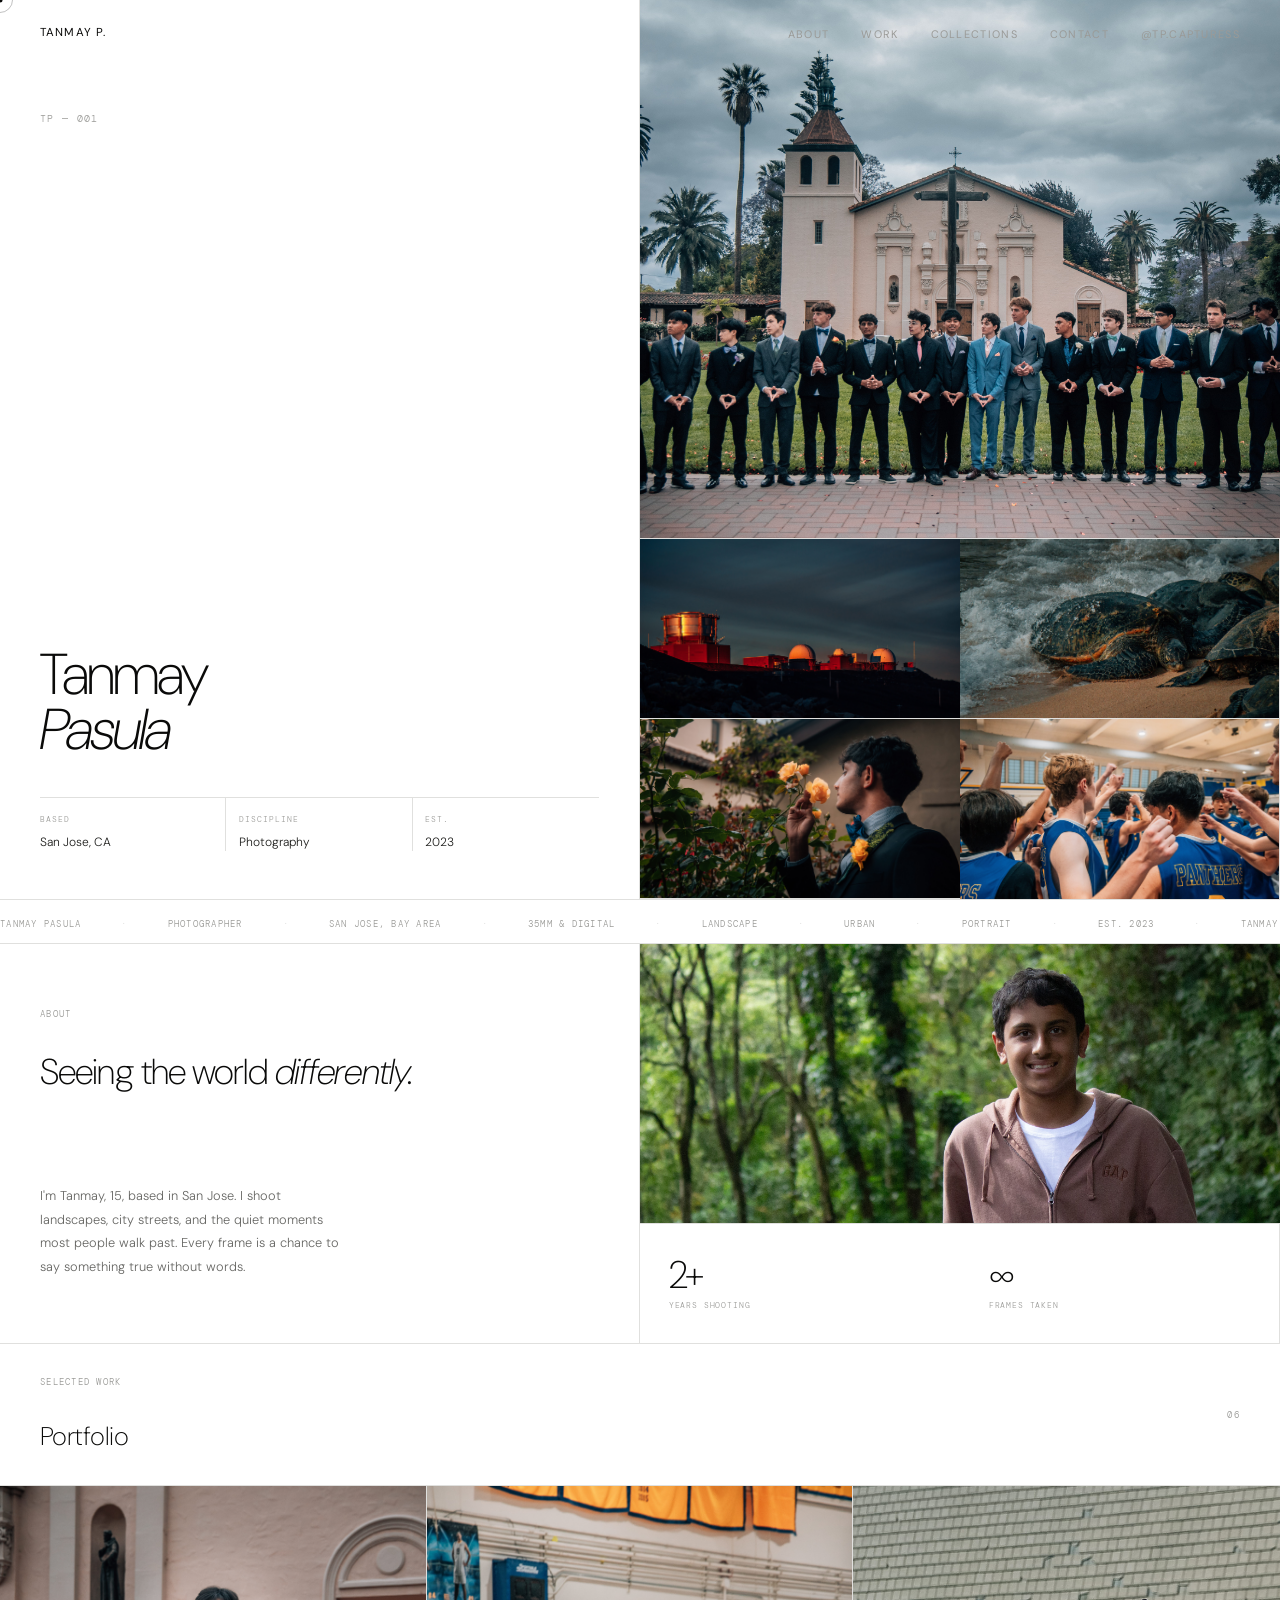
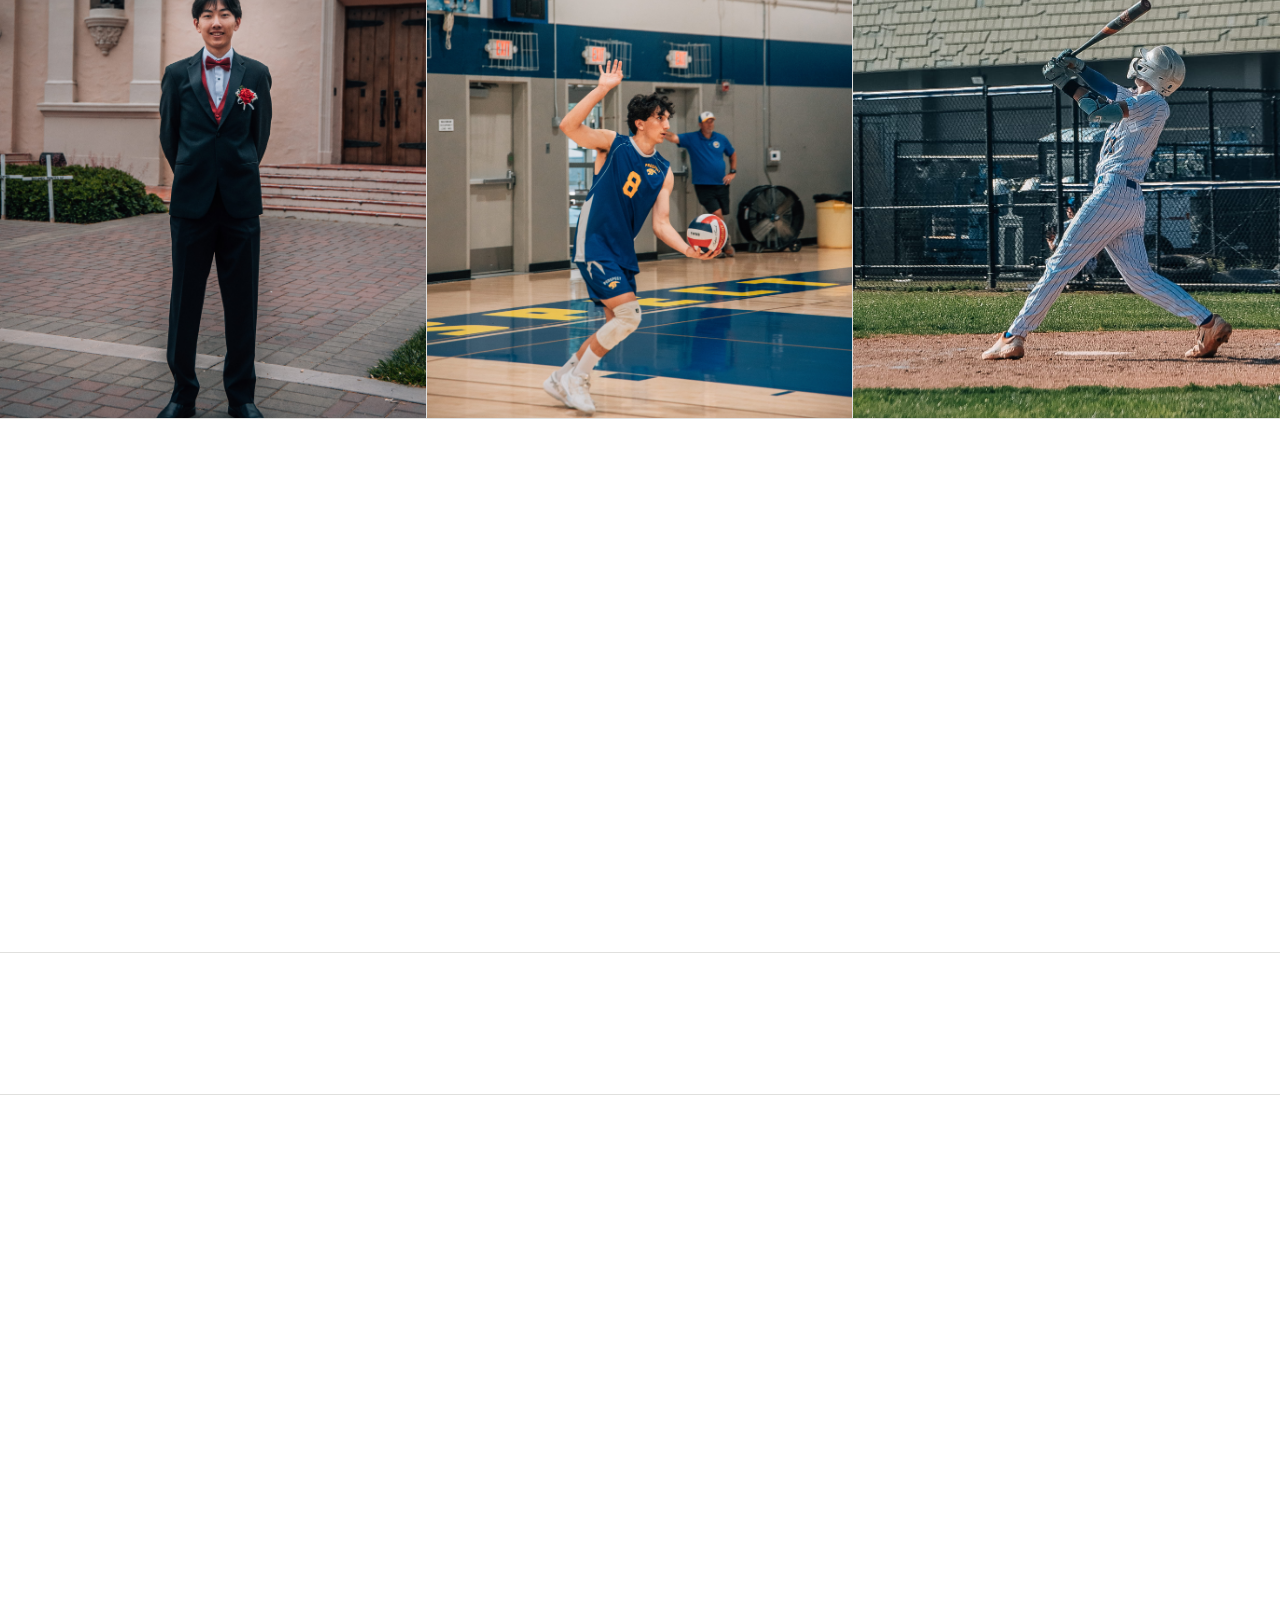
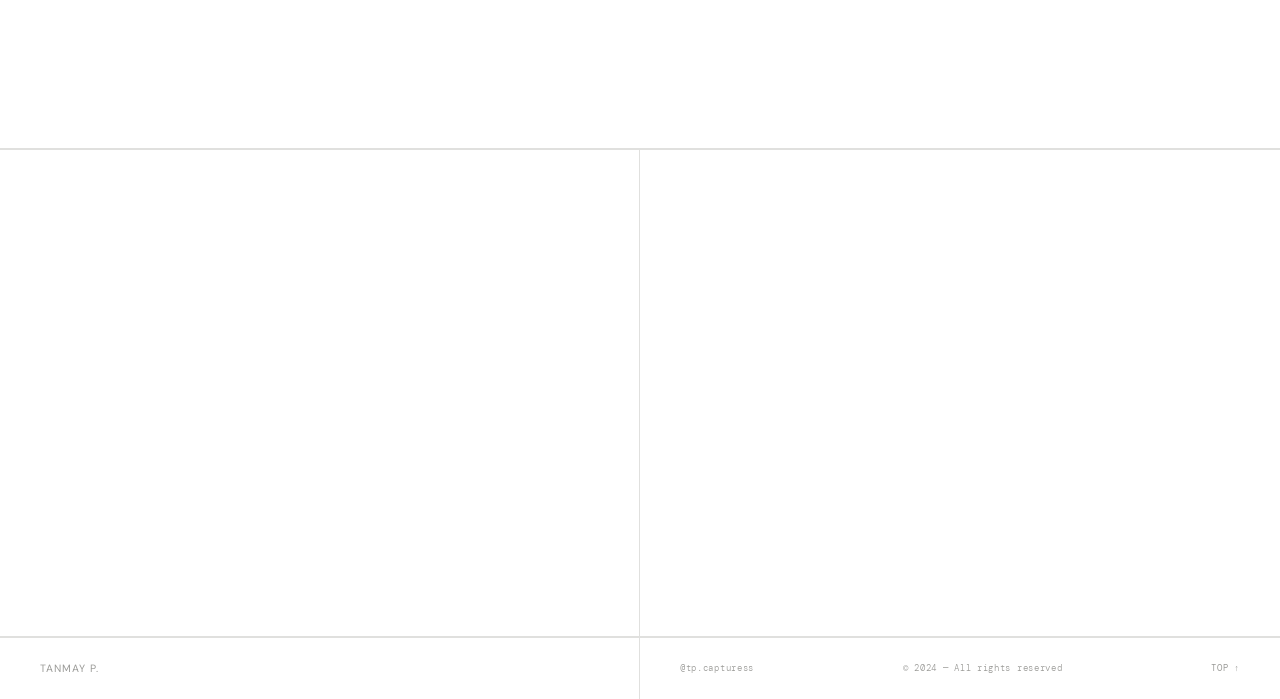
==== commit 0dc466fc: "Add files via upload" ====
--- a/index.html
+++ b/index.html
@@ -412,7 +412,7 @@
     </div>
     <div class="pi reveal d2">
       <img src="photos/9.jpg" alt="">
-      <div class="pi-ov"><div><div class="pi-title">Mens Baseball</div><div class="pi-loc">Prospect High School · 2026</div></div><span class="pi-arr">↗</span></div>
+      <div class="pi-ov"><div><div class="pi-title">Lone Leaf</div><div class="pi-loc">Sanborn Park · 2025</div></div><span class="pi-arr">↗</span></div>
     </div>
     <div class="pi reveal">
       <img src="photos/10.jpg" alt="">
@@ -438,40 +438,43 @@
     </div>
     <div class="coll-hdr-r reveal d1">
       <p class="coll-sub">Extended series, password-protected for clients and collaborators.</p>
-      <span class="sec-tag">3 of 9</span>
+      <span class="sec-tag">2 of 9</span>
     </div>
   </div>
   <div class="coll-grid">
-    <div class="cc reveal" onclick="openModal('landscapes')">
-      <div class="cc-bg b1"></div><div class="cc-tint"></div>
+    <div class="cc reveal" onclick="openModal('prom')">
+      <div class="cc-bg b1"><img src="photos/13.jpg" style="width:100%;height:100%;object-fit:cover;display:block;"></div>
+      <div class="cc-tint"></div>
       <div class="cc-body">
-        <span class="cc-num">01 / Dec 2024</span>
-        <h3 class="cc-name">Nature &amp;<br>Landscapes</h3>
-        <p class="cc-desc">Bay hills, coastal fog, Northern California.</p>
-        <button class="cc-btn" onclick="event.stopPropagation();openModal('landscapes')">View archive →</button>
+        <span class="cc-num">01 / May 2026</span>
+        <h3 class="cc-name">PHS Prom<br>'26</h3>
+        <p class="cc-desc">Prospect High School prom portraits.</p>
+        <button class="cc-btn" onclick="event.stopPropagation();openModal('prom')">View archive →</button>
       </div>
     </div>
-    <div class="cc reveal d1" onclick="openModal('urban')">
-      <div class="cc-bg b2"></div><div class="cc-tint"></div>
+    <div class="cc reveal d1" onclick="openModal('seniors')">
+      <div class="cc-bg b2"><img src="photos/14.jpg" style="width:100%;height:100%;object-fit:cover;display:block;"></div>
+      <div class="cc-tint"></div>
       <div class="cc-body">
-        <span class="cc-num">02 / Nov 2024</span>
-        <h3 class="cc-name">Urban &amp;<br>Street</h3>
-        <p class="cc-desc">San Jose and SF after dark.</p>
-        <button class="cc-btn" onclick="event.stopPropagation();openModal('urban')">View archive →</button>
+        <span class="cc-num">02 / May 2026</span>
+        <h3 class="cc-name">PHS Senior<br>Awards '26</h3>
+        <p class="cc-desc">Senior awards night at Prospect High.</p>
+        <button class="cc-btn" onclick="event.stopPropagation();openModal('seniors')">View archive →</button>
       </div>
     </div>
-    <div class="cc reveal d2" onclick="openModal('portraits')">
-      <div class="cc-bg b3"></div><div class="cc-tint"></div>
+    <div class="cc reveal d2" onclick="openModal('soon')">
+      <div class="cc-bg b3"><img src="photos/15.jpg" style="width:100%;height:100%;object-fit:cover;display:block;"></div>
+      <div class="cc-tint"></div>
       <div class="cc-body">
-        <span class="cc-num">03 / Oct 2024</span>
-        <h3 class="cc-name">Portraits</h3>
-        <p class="cc-desc">People in light, Bay Area.</p>
-        <button class="cc-btn" onclick="event.stopPropagation();openModal('portraits')">View archive →</button>
+        <span class="cc-num">03 / Coming soon</span>
+        <h3 class="cc-name">More<br>coming soon</h3>
+        <p class="cc-desc">New collections dropping soon.</p>
+        <button class="cc-btn" onclick="event.stopPropagation();openModal('soon')">Learn more →</button>
       </div>
     </div>
   </div>
   <div class="coll-footer reveal">
-    <span class="sec-tag">Showing 3 most recent</span>
+    <span class="sec-tag">Showing most recent</span>
     <a href="#all-collections" class="see-more-btn" onclick="openAllCollections(event)">See all collections <span class="see-more-arr">→</span></a>
   </div>
 </section>
@@ -483,15 +486,15 @@
     <button class="all-coll-close" onclick="closeAllCollections()">Close ×</button>
   </div>
   <div class="all-coll-list">
-    <div class="acl-row" onclick="openModal('landscapes')"><span class="acl-num">01</span><span class="acl-date">Dec 2024</span><span class="acl-name">Nature &amp; Landscapes</span><span class="acl-count">48 images</span><span class="acl-arr">→</span></div>
-    <div class="acl-row" onclick="openModal('urban')"><span class="acl-num">02</span><span class="acl-date">Nov 2024</span><span class="acl-name">Urban &amp; Street</span><span class="acl-count">36 images</span><span class="acl-arr">→</span></div>
-    <div class="acl-row" onclick="openModal('portraits')"><span class="acl-num">03</span><span class="acl-date">Oct 2024</span><span class="acl-name">Portraits</span><span class="acl-count">24 images</span><span class="acl-arr">→</span></div>
-    <div class="acl-row" onclick="openModal('golden')"><span class="acl-num">04</span><span class="acl-date">Sep 2024</span><span class="acl-name">Golden Hour</span><span class="acl-count">31 images</span><span class="acl-arr">→</span></div>
-    <div class="acl-row" onclick="openModal('night')"><span class="acl-num">05</span><span class="acl-date">Aug 2024</span><span class="acl-name">Night &amp; Long Exposure</span><span class="acl-count">19 images</span><span class="acl-arr">→</span></div>
-    <div class="acl-row" onclick="openModal('macro')"><span class="acl-num">06</span><span class="acl-date">Jul 2024</span><span class="acl-name">Macro &amp; Detail</span><span class="acl-count">42 images</span><span class="acl-arr">→</span></div>
-    <div class="acl-row" onclick="openModal('transit')"><span class="acl-num">07</span><span class="acl-date">Jun 2024</span><span class="acl-name">Transit &amp; Motion</span><span class="acl-count">28 images</span><span class="acl-arr">→</span></div>
-    <div class="acl-row" onclick="openModal('water')"><span class="acl-num">08</span><span class="acl-date">Apr 2024</span><span class="acl-name">Water &amp; Coast</span><span class="acl-count">33 images</span><span class="acl-arr">→</span></div>
-    <div class="acl-row" onclick="openModal('first')"><span class="acl-num">09</span><span class="acl-date">Jan 2024</span><span class="acl-name">First Rolls</span><span class="acl-count">22 images</span><span class="acl-arr">→</span></div>
+    <div class="acl-row" onclick="openModal('prom')"><span class="acl-num">01</span><span class="acl-date">May 2026</span><span class="acl-name">PHS Prom '26</span><span class="acl-count">Available</span><span class="acl-arr">→</span></div>
+    <div class="acl-row" onclick="openModal('seniors')"><span class="acl-num">02</span><span class="acl-date">May 2026</span><span class="acl-name">PHS Senior Awards '26</span><span class="acl-count">Available</span><span class="acl-arr">→</span></div>
+    <div class="acl-row" onclick="openModal('soon')"><span class="acl-num">03</span><span class="acl-date">—</span><span class="acl-name">Golden Hour</span><span class="acl-count">Coming soon</span><span class="acl-arr">→</span></div>
+    <div class="acl-row" onclick="openModal('soon')"><span class="acl-num">04</span><span class="acl-date">—</span><span class="acl-name">Night &amp; Long Exposure</span><span class="acl-count">Coming soon</span><span class="acl-arr">→</span></div>
+    <div class="acl-row" onclick="openModal('soon')"><span class="acl-num">05</span><span class="acl-date">—</span><span class="acl-name">Macro &amp; Detail</span><span class="acl-count">Coming soon</span><span class="acl-arr">→</span></div>
+    <div class="acl-row" onclick="openModal('soon')"><span class="acl-num">06</span><span class="acl-date">—</span><span class="acl-name">Transit &amp; Motion</span><span class="acl-count">Coming soon</span><span class="acl-arr">→</span></div>
+    <div class="acl-row" onclick="openModal('soon')"><span class="acl-num">07</span><span class="acl-date">—</span><span class="acl-name">Water &amp; Coast</span><span class="acl-count">Coming soon</span><span class="acl-arr">→</span></div>
+    <div class="acl-row" onclick="openModal('soon')"><span class="acl-num">08</span><span class="acl-date">—</span><span class="acl-name">First Rolls</span><span class="acl-count">Coming soon</span><span class="acl-arr">→</span></div>
+    <div class="acl-row" onclick="openModal('soon')"><span class="acl-num">09</span><span class="acl-date">—</span><span class="acl-name">More soon</span><span class="acl-count">Coming soon</span><span class="acl-arr">→</span></div>
   </div>
 </div>
 
@@ -560,14 +563,17 @@
 
 <div class="modal-bg" id="modal" onclick="closeModal(event)">
   <div class="modal-box">
-    <p class="m-tag">Private archive</p>
-    <h3 class="m-title" id="mTitle">Collection</h3>
-    <p class="m-sub">Password-protected. Enter your access code to continue.</p>
+    <p class="m-tag">Collection</p>
+    <h3 class="m-title" id="mTitle"></h3>
+    <p class="m-sub" id="mSub">Password-protected. Enter your access code to continue.</p>
     <input type="password" class="m-inp" id="mInp" placeholder="Password" onkeydown="if(event.key==='Enter')checkPw()">
     <p class="m-err" id="mErr">Incorrect password.</p>
-    <div class="m-acts">
+    <div class="m-acts" id="mActsNormal">
       <button class="m-cancel" onclick="closeModal()">Cancel</button>
       <button class="m-go" onclick="checkPw()">Access →</button>
+    </div>
+    <div class="m-acts" id="mActsSoon" style="display:none;">
+      <button class="m-cancel" onclick="closeModal()">Close</button>
     </div>
   </div>
 </div>
@@ -580,14 +586,54 @@
 window.addEventListener('scroll',()=>document.getElementById('nav').classList.toggle('scrolled',scrollY>50));
 const obs=new IntersectionObserver(es=>es.forEach(e=>{if(e.isIntersecting){e.target.classList.add('in');obs.unobserve(e.target);}}),{threshold:0.06});
 document.querySelectorAll('.reveal').forEach(el=>obs.observe(el));
-const PW={landscapes:{pass:'bayarea2024',url:'https://photos.google.com'},urban:{pass:'bayarea2024',url:'https://photos.google.com'},portraits:{pass:'bayarea2024',url:'https://photos.google.com'},golden:{pass:'bayarea2024',url:'https://photos.google.com'},night:{pass:'bayarea2024',url:'https://photos.google.com'},macro:{pass:'bayarea2024',url:'https://photos.google.com'},transit:{pass:'bayarea2024',url:'https://photos.google.com'},water:{pass:'bayarea2024',url:'https://photos.google.com'},first:{pass:'bayarea2024',url:'https://photos.google.com'}};
-const mNames={landscapes:'Landscapes',urban:'Urban & Street',portraits:'Portraits',golden:'Golden Hour',night:'Night & Long Exposure',macro:'Macro & Detail',transit:'Transit & Motion',water:'Water & Coast',first:'First Rolls'};
+
+const PW={
+  prom:    {pass:'Prom26',    url:'https://adobe.ly/4uatrRA'},
+  seniors: {pass:'Seniors26', url:'https://adobe.ly/4ukXsON'},
+  soon:    null
+};
+const mNames={
+  prom:    "PHS Prom '26",
+  seniors: "PHS Senior Awards '26",
+  soon:    'Coming Soon'
+};
+
 function openAllCollections(e){e.preventDefault();const el=document.getElementById('all-collections');el.classList.add('open');el.setAttribute('aria-hidden','false');setTimeout(()=>el.scrollIntoView({behavior:'smooth',block:'start'}),80);}
 function closeAllCollections(){const el=document.getElementById('all-collections');el.classList.remove('open');el.setAttribute('aria-hidden','true');document.getElementById('collections').scrollIntoView({behavior:'smooth',block:'start'});}
+
 let cur=null;
-function openModal(k){cur=k;document.getElementById('mTitle').textContent=mNames[k]||k;document.getElementById('mInp').value='';document.getElementById('mErr').classList.remove('on');document.getElementById('modal').classList.add('on');setTimeout(()=>document.getElementById('mInp').focus(),80);}
+function openModal(k){
+  cur=k;
+  const isSoon=!PW[k];
+  document.getElementById('mTitle').textContent=mNames[k]||k;
+  document.getElementById('mInp').value='';
+  document.getElementById('mErr').classList.remove('on');
+  if(isSoon){
+    document.getElementById('mSub').textContent="This collection isn't available yet — check back soon.";
+    document.getElementById('mInp').style.display='none';
+    document.getElementById('mActsNormal').style.display='none';
+    document.getElementById('mActsSoon').style.display='flex';
+  } else {
+    document.getElementById('mSub').textContent='Password-protected. Enter your access code to continue.';
+    document.getElementById('mInp').style.display='block';
+    document.getElementById('mActsNormal').style.display='flex';
+    document.getElementById('mActsSoon').style.display='none';
+  }
+  document.getElementById('modal').classList.add('on');
+  if(!isSoon) setTimeout(()=>document.getElementById('mInp').focus(),80);
+}
 function closeModal(e){if(!e||e.target===document.getElementById('modal'))document.getElementById('modal').classList.remove('on');}
-function checkPw(){const v=document.getElementById('mInp').value;if(v===PW[cur].pass){document.getElementById('modal').classList.remove('on');window.open(PW[cur].url,'_blank');}else{document.getElementById('mErr').classList.add('on');document.getElementById('mInp').value='';document.getElementById('mInp').focus();}}
+function checkPw(){
+  const v=document.getElementById('mInp').value;
+  if(v===PW[cur].pass){
+    document.getElementById('modal').classList.remove('on');
+    window.open(PW[cur].url,'_blank');
+  } else {
+    document.getElementById('mErr').classList.add('on');
+    document.getElementById('mInp').value='';
+    document.getElementById('mInp').focus();
+  }
+}
 document.querySelectorAll('a,button').forEach(el=>el.style.cursor='none');
 </script>
 </body>
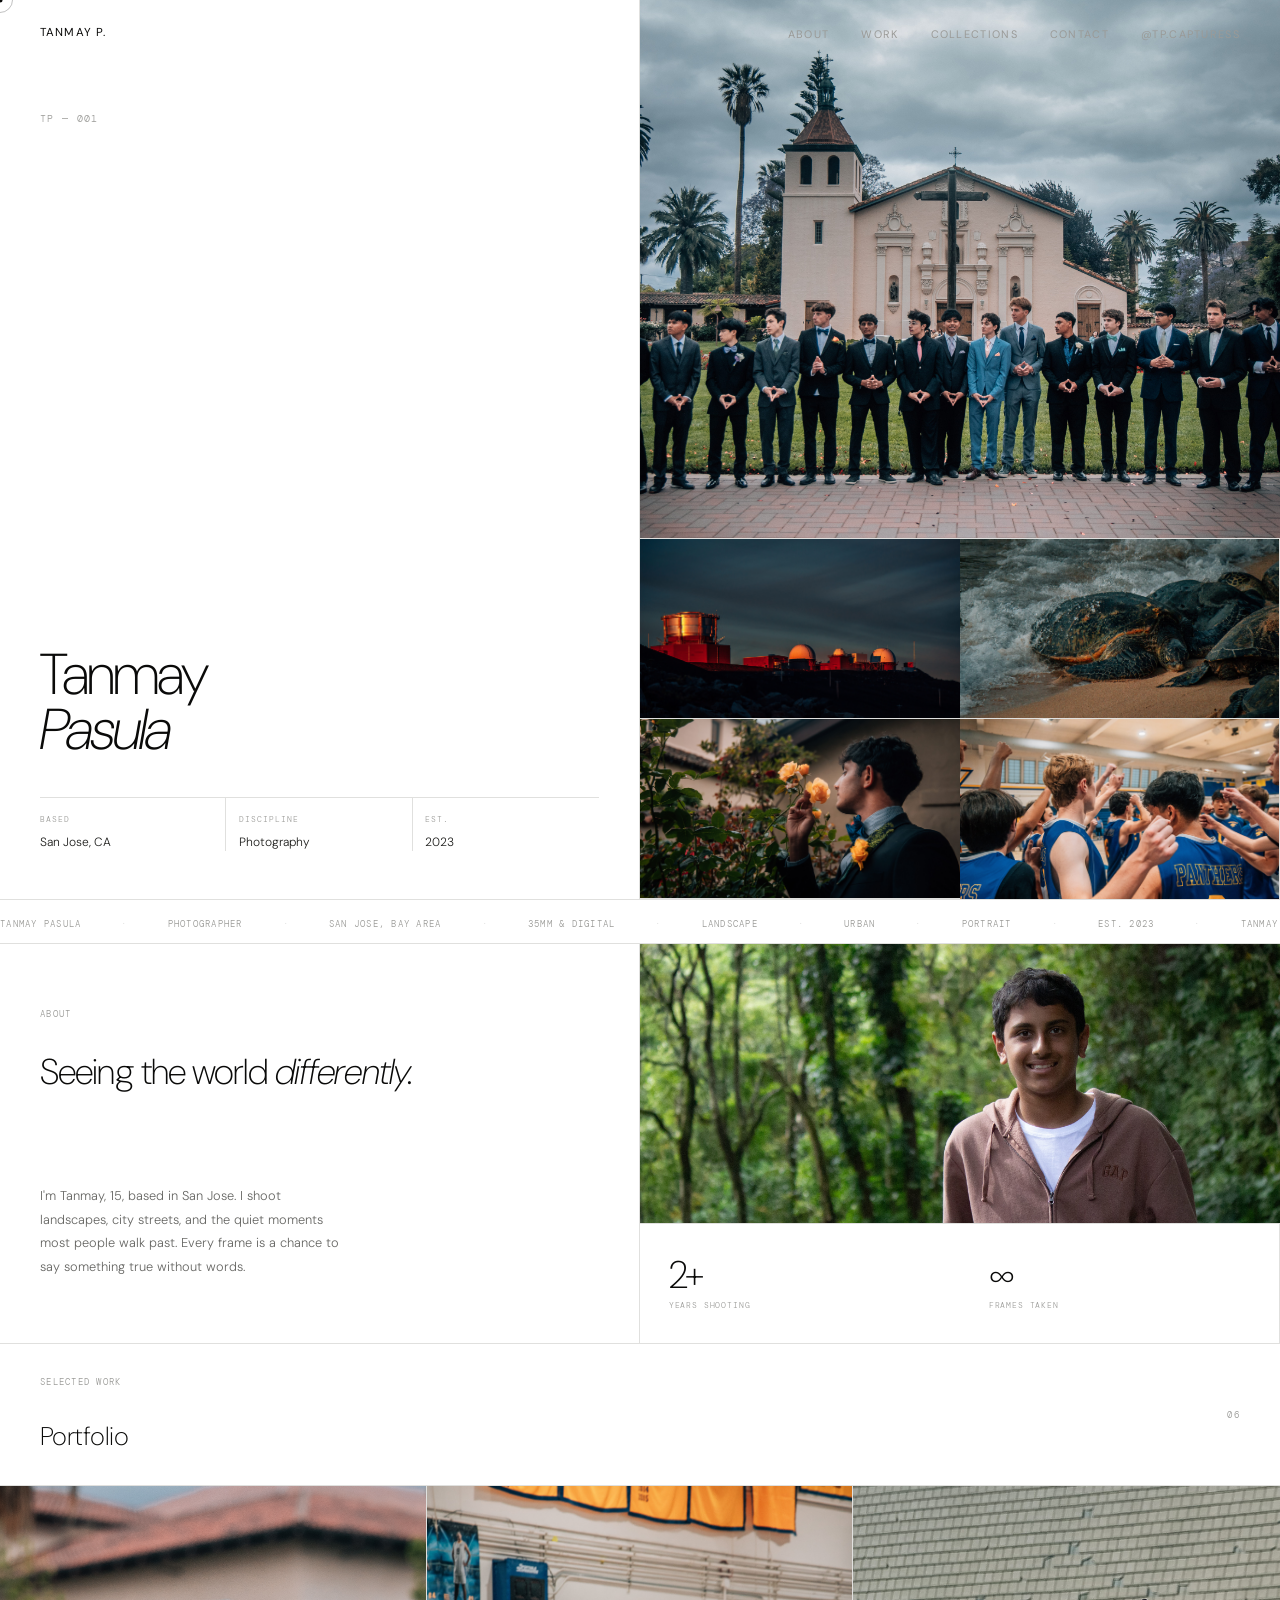
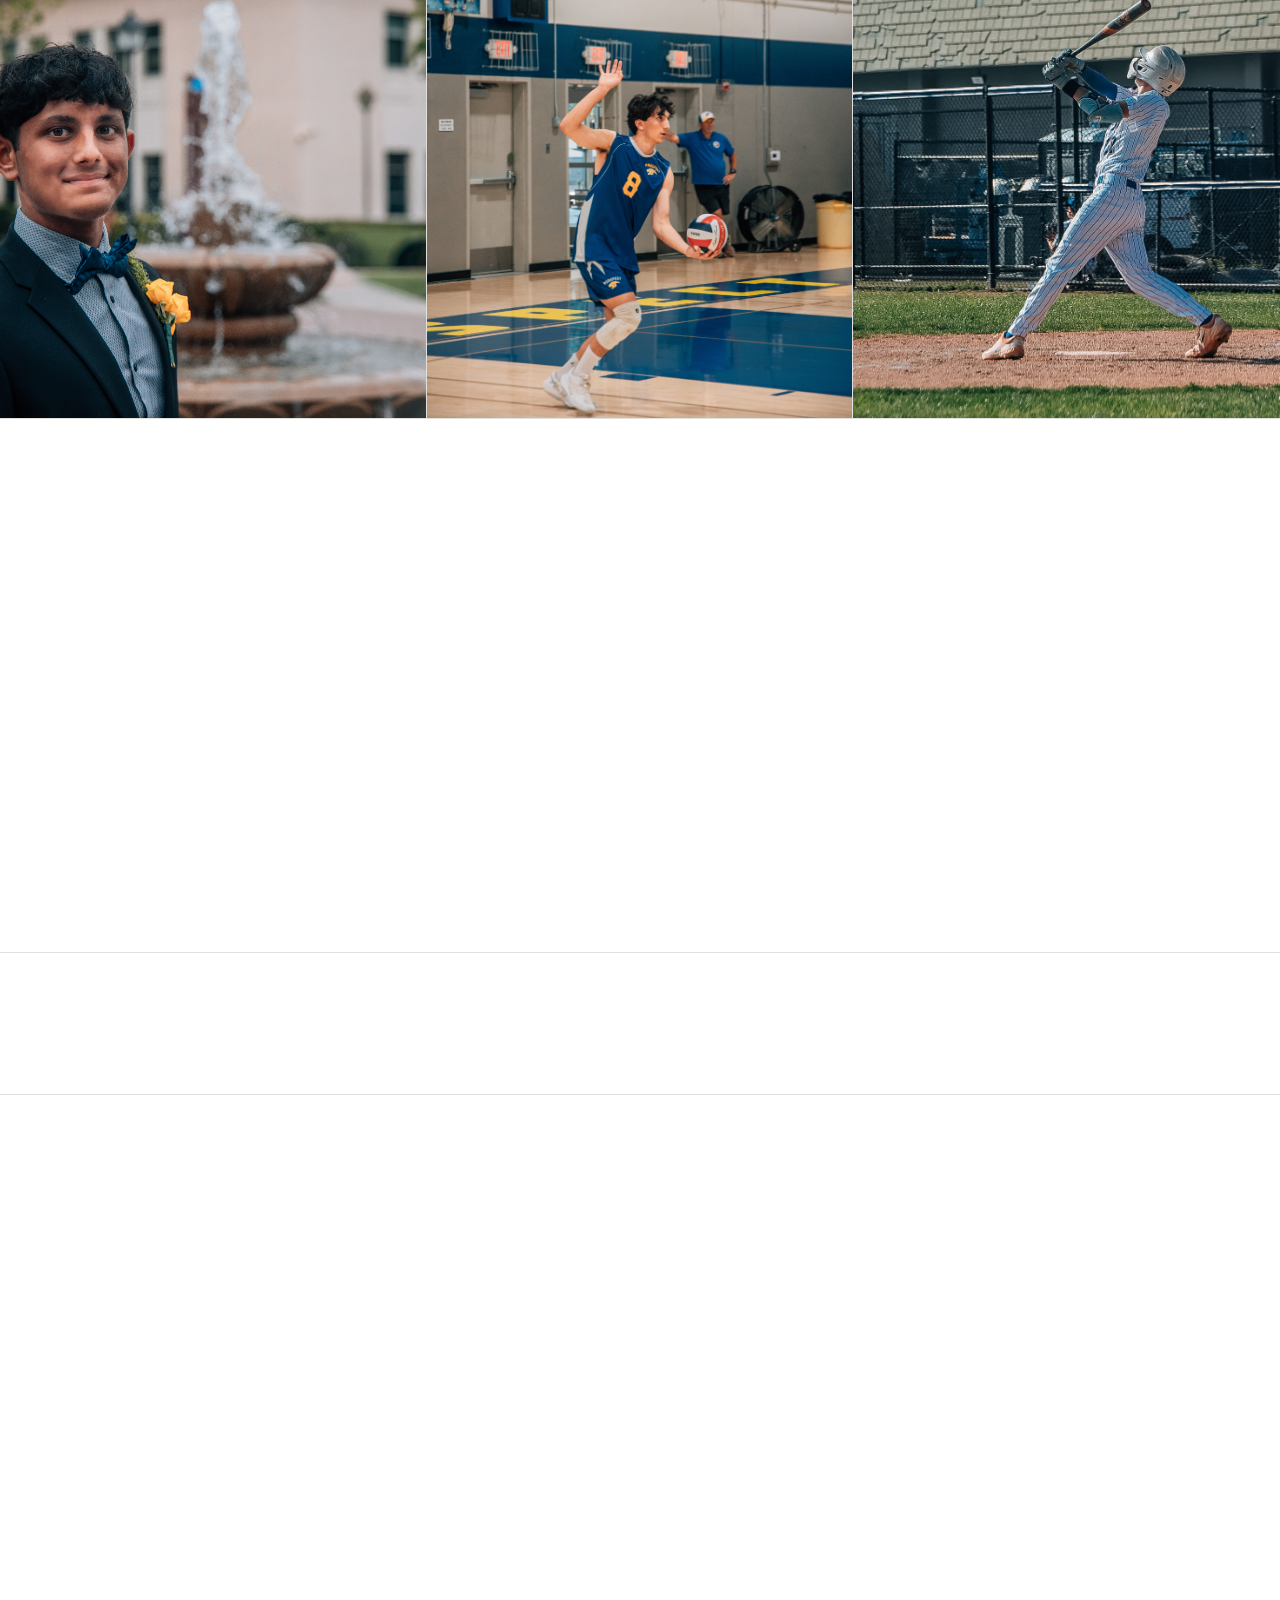
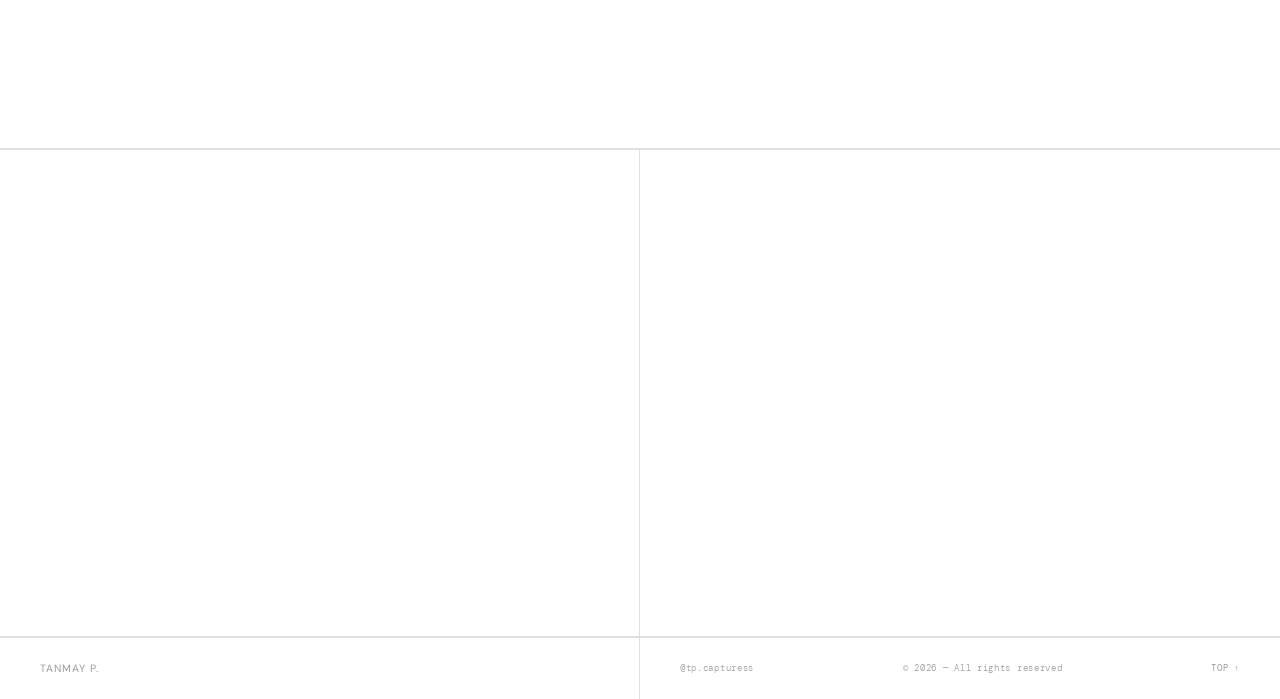
==== commit 9a6703c8: "Update index.html" ====
--- a/index.html
+++ b/index.html
@@ -556,7 +556,7 @@
   <div class="ft-l"><span class="ft-logo">Tanmay P.</span></div>
   <div class="ft-r">
     <a href="https://instagram.com/tp.capturess" target="_blank" class="ft-ig">@tp.capturess</a>
-    <span class="ft-copy">© 2024 — All rights reserved</span>
+    <span class="ft-copy">© 2026 — All rights reserved</span>
     <button class="ft-top" onclick="window.scrollTo({top:0,behavior:'smooth'})">Top ↑</button>
   </div>
 </footer>
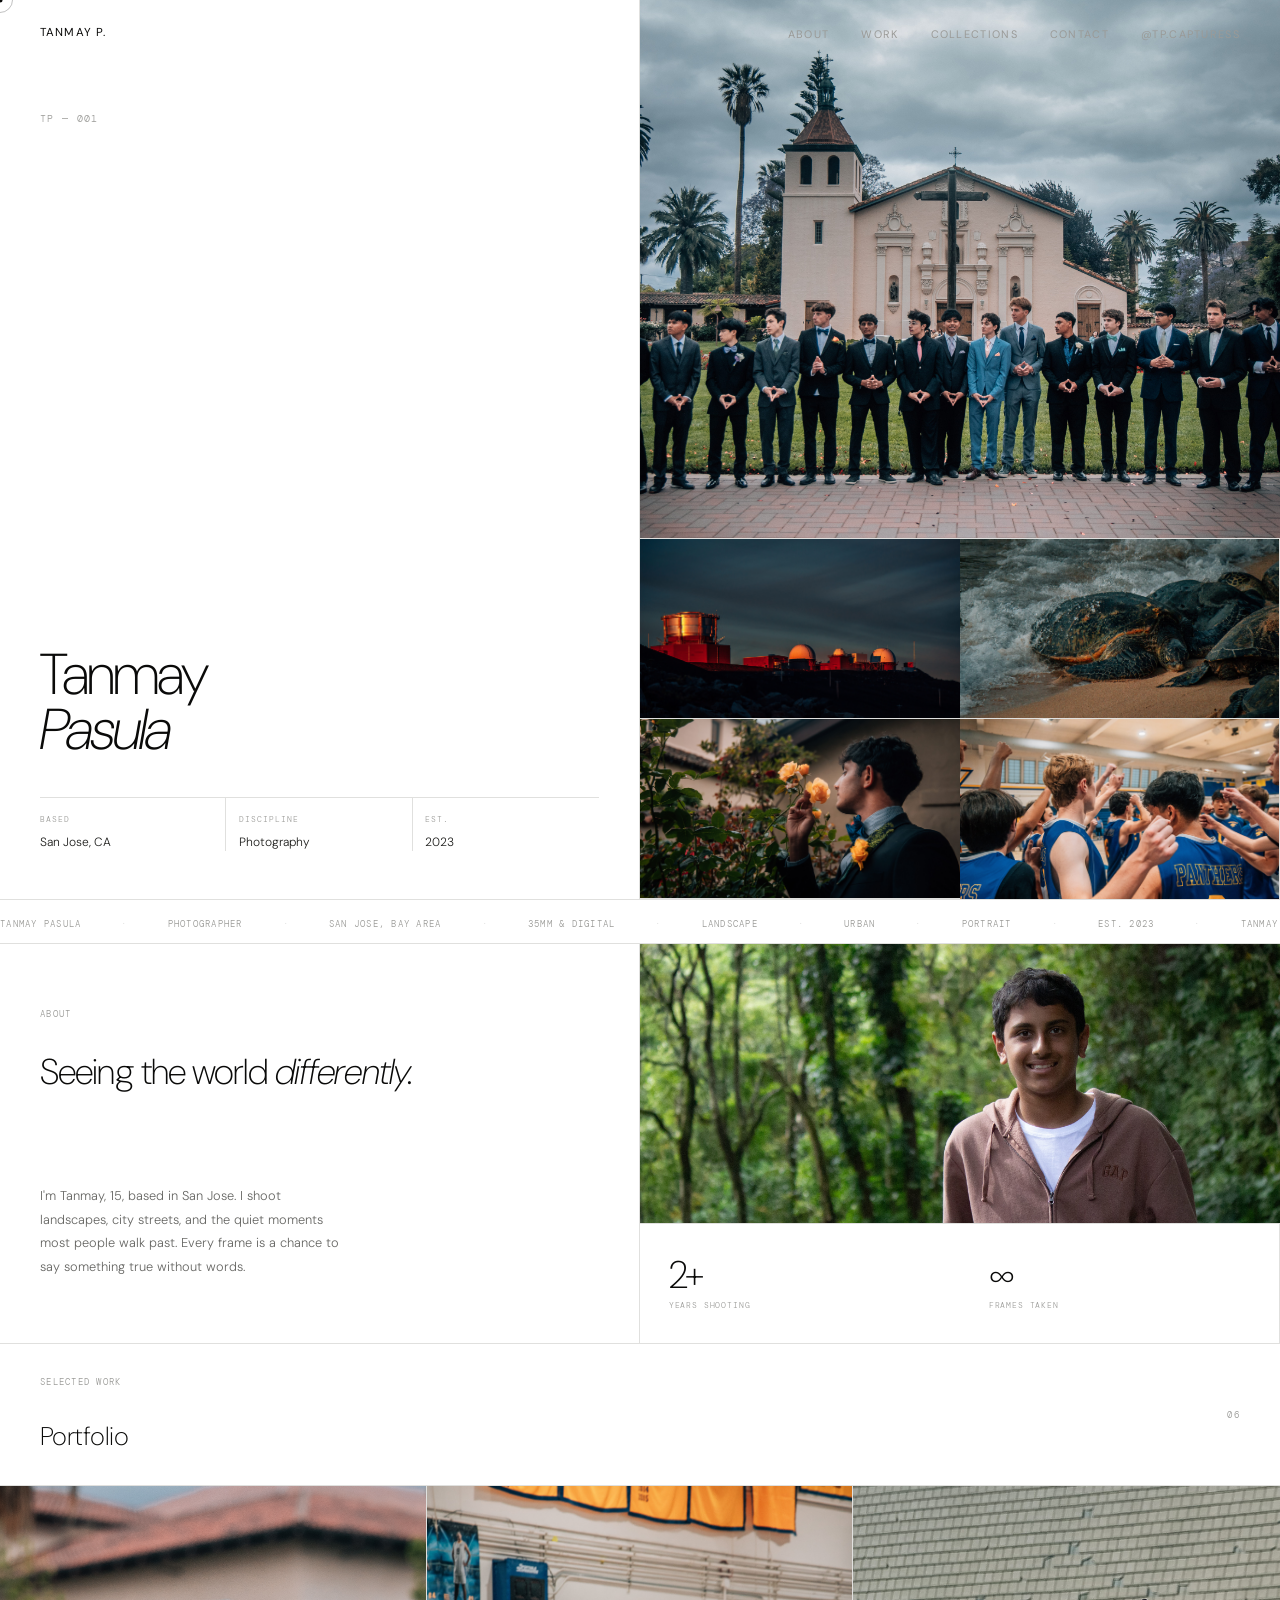
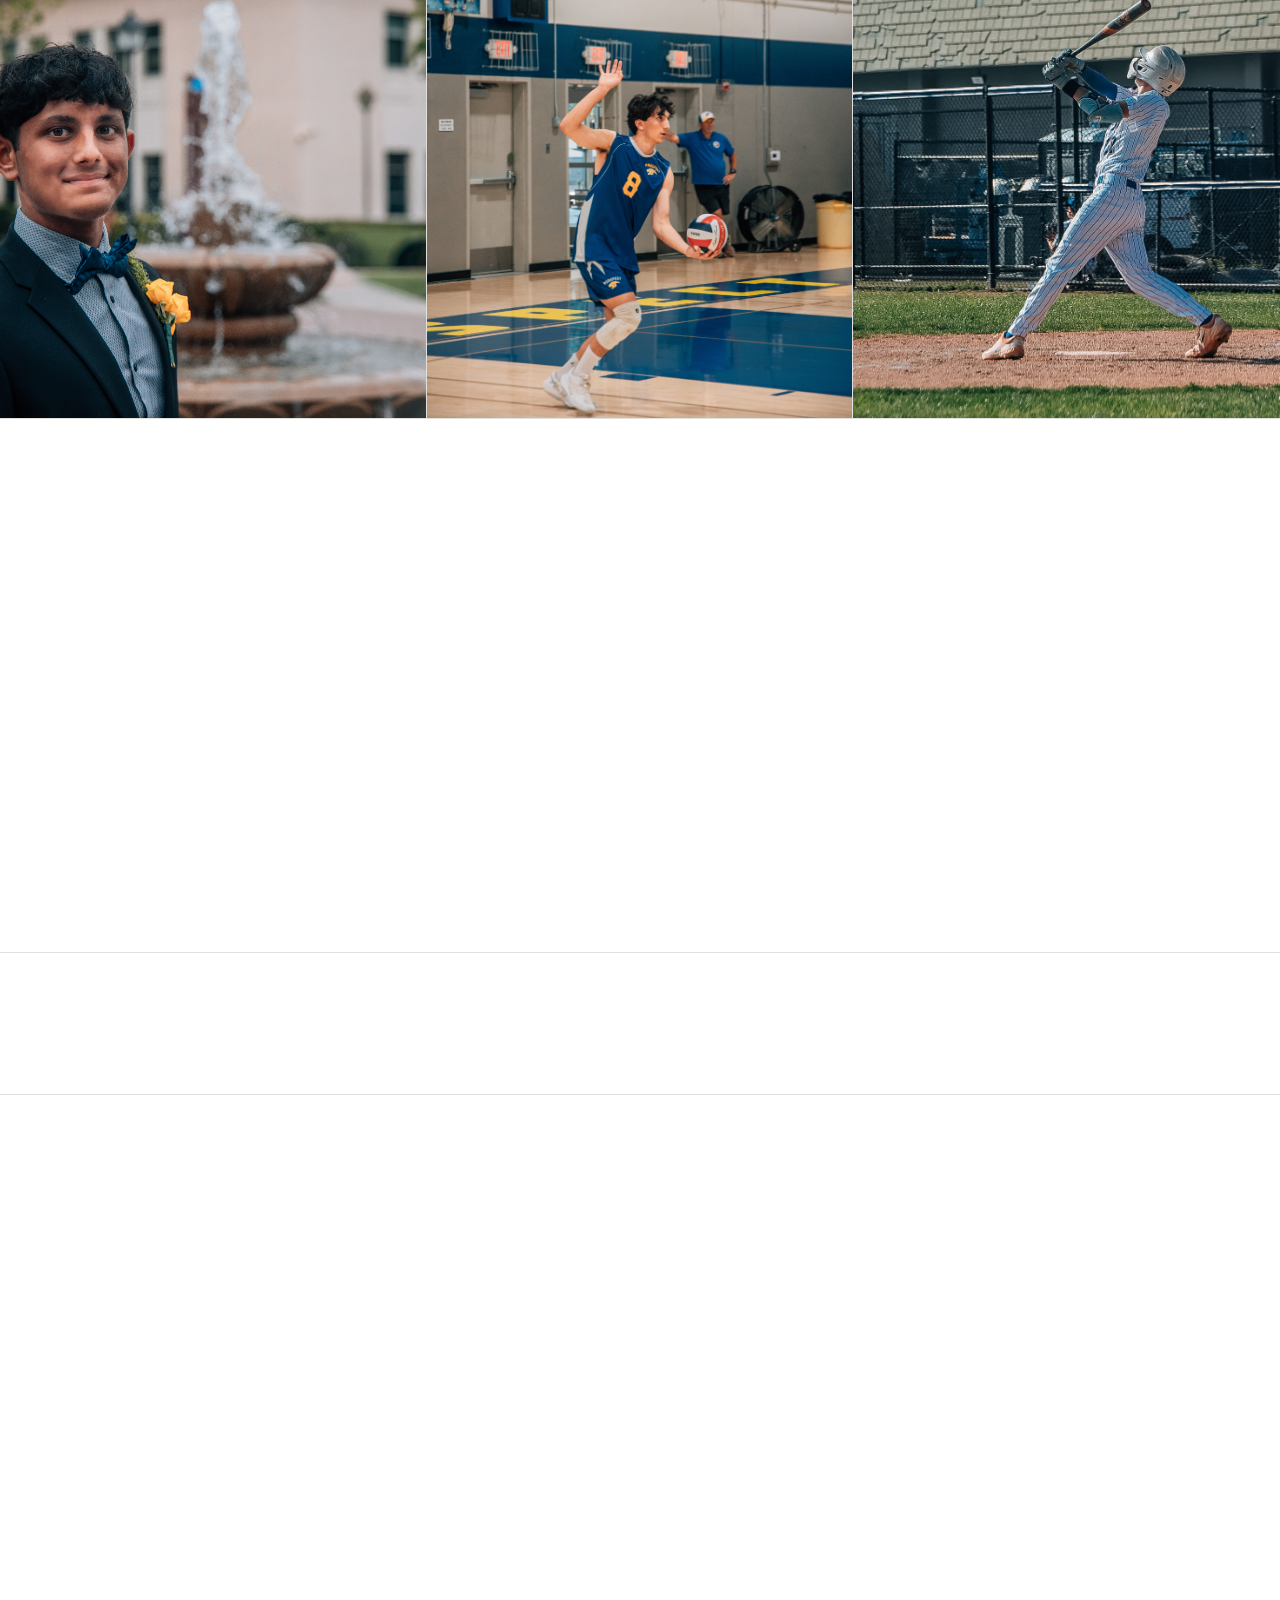
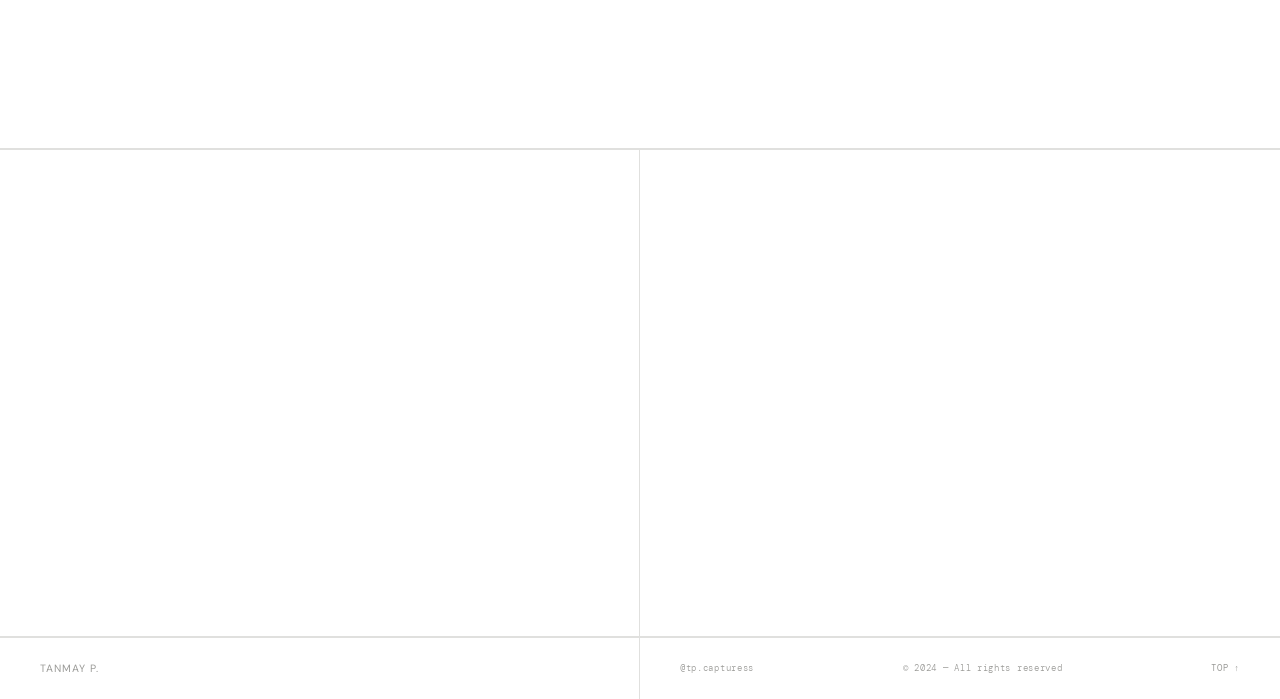
==== commit a5f786a2: "New Collection Added Added Graduations '26 Collection" ====
--- a/index.html
+++ b/index.html
@@ -39,86 +39,36 @@
 .d1 { transition-delay: 0.07s; }
 .d2 { transition-delay: 0.14s; }
 
-/* ── HERO ── */
-#hero {
-  display: grid;
-  grid-template-columns: 1fr 1fr;
-  min-height: 100vh;
-  border-bottom: 1px solid var(--rule);
-}
-
-.hero-l {
-  display: flex;
-  flex-direction: column;
-  padding: 7rem 2.5rem 3rem;
-  border-right: 1px solid var(--rule);
-}
-.hero-idx {
-  font-family: 'DM Mono', monospace;
-  font-size: 0.6rem; color: var(--mid); letter-spacing: 0.14em;
-  margin-bottom: auto;
-  opacity: 0; animation: fd 0.5s 0.5s forwards;
-}
-.hero-name {
-  font-size: clamp(2.8rem, 4.5vw, 5.5rem);
-  font-weight: 200; line-height: 0.95; letter-spacing: -0.035em;
-  opacity: 0; animation: fu 0.9s 0.65s forwards;
-  margin-top: 2rem;
-}
+/* HERO */
+#hero { display: grid; grid-template-columns: 1fr 1fr; min-height: 100vh; border-bottom: 1px solid var(--rule); }
+.hero-l { display: flex; flex-direction: column; padding: 7rem 2.5rem 3rem; border-right: 1px solid var(--rule); }
+.hero-idx { font-family: 'DM Mono', monospace; font-size: 0.6rem; color: var(--mid); letter-spacing: 0.14em; margin-bottom: auto; opacity: 0; animation: fd 0.5s 0.5s forwards; }
+.hero-name { font-size: clamp(2.8rem, 4.5vw, 5.5rem); font-weight: 200; line-height: 0.95; letter-spacing: -0.035em; opacity: 0; animation: fu 0.9s 0.65s forwards; margin-top: 2rem; }
 .hero-name i { font-style: italic; }
-.hero-meta {
-  margin-top: 2.5rem;
-  display: grid;
-  grid-template-columns: repeat(3, 1fr);
-  border-top: 1px solid var(--rule);
-  opacity: 0; animation: fu 0.7s 0.95s forwards;
-}
+.hero-meta { margin-top: 2.5rem; display: grid; grid-template-columns: repeat(3, 1fr); border-top: 1px solid var(--rule); opacity: 0; animation: fu 0.7s 0.95s forwards; }
 .meta-item { padding: 1rem 0.8rem 0 0; border-right: 1px solid var(--rule); }
 .meta-item:last-child { border-right: none; }
 .meta-lbl { font-family: 'DM Mono', monospace; font-size: 0.52rem; color: var(--mid); letter-spacing: 0.12em; text-transform: uppercase; display: block; margin-bottom: 0.3rem; }
 .meta-val { font-size: 0.75rem; color: var(--dark); }
 
-/* Hero film grid — right side */
-.hero-r {
-  display: grid;
-  grid-template-columns: 1fr 1fr;
-  grid-template-rows: 60% 20% 20%;
-}
-.fc {
-  position: relative; overflow: hidden;
-  background: var(--off);
-  border-bottom: 1px solid var(--rule);
-  border-right: 1px solid var(--rule);
-}
+.hero-r { display: grid; grid-template-columns: 1fr 1fr; grid-template-rows: 60% 20% 20%; }
+.fc { position: relative; overflow: hidden; background: var(--off); border-bottom: 1px solid var(--rule); border-right: 1px solid var(--rule); }
 .fc.full { grid-column: span 2; border-right: none; }
-.fc:nth-child(2) { border-right: none; } /* only col 2 of last rows */
+.fc:nth-child(2) { border-right: none; }
 .fc:nth-child(4) { border-right: none; }
 .fc:nth-child(5), .fc:nth-child(6) { border-bottom: none; }
-/* override: even small cells — col 2 has no right border */
 .fc:not(.full):nth-child(even) { border-right: none; }
-.fc img {
-  position: absolute; inset: 0;
-  width: 100%; height: 100%;
-  object-fit: cover;
-  display: block;
-  transition: transform 0.7s cubic-bezier(0.25,0.46,0.45,0.94);
-}
+.fc img { position: absolute; inset: 0; width: 100%; height: 100%; object-fit: cover; display: block; transition: transform 0.7s cubic-bezier(0.25,0.46,0.45,0.94); }
 .fc:hover img { transform: scale(1.04); }
-.fc-ph {
-  position: absolute; inset: 0;
-  display: flex; align-items: center; justify-content: center;
-  font-family: 'DM Mono', monospace; font-size: 0.52rem;
-  color: var(--rule); letter-spacing: 0.1em;
-}
-
-/* ── MARQUEE ── */
+
+/* MARQUEE */
 .strip { overflow: hidden; white-space: nowrap; border-bottom: 1px solid var(--rule); padding: 0.7rem 0; }
 .strip-t { display: inline-flex; gap: 2.5rem; animation: mq 22s linear infinite; }
 @keyframes mq { from{transform:translateX(0)} to{transform:translateX(-50%)} }
 .s-item { font-family: 'DM Mono', monospace; font-size: 0.56rem; color: var(--mid); letter-spacing: 0.14em; text-transform: uppercase; flex-shrink:0; }
 .s-sep { color: var(--rule); }
 
-/* ── ABOUT ── */
+/* ABOUT */
 #about { display: grid; grid-template-columns: 1fr 1fr; border-bottom: 1px solid var(--rule); }
 .about-l { border-right: 1px solid var(--rule); padding: 4rem 2.5rem; display: flex; flex-direction: column; }
 .sec-tag { font-family: 'DM Mono', monospace; font-size: 0.56rem; color: var(--mid); letter-spacing: 0.14em; text-transform: uppercase; margin-bottom: 2rem; }
@@ -129,40 +79,28 @@
 .a-cell { border-bottom: 1px solid var(--rule); border-right: 1px solid var(--rule); padding: 2rem 1.8rem; display: flex; flex-direction: column; justify-content: flex-end; }
 .a-cell:nth-child(2n) { border-right: none; }
 .a-cell:last-child, .a-cell:nth-last-child(2) { border-bottom: none; }
-.a-cell.photo {
-  grid-column: span 2; border-right: none;
-  height: 280px; padding: 0; overflow: hidden;
-  position: relative; border-bottom: 1px solid var(--rule);
-}
+.a-cell.photo { grid-column: span 2; border-right: none; height: 280px; padding: 0; overflow: hidden; position: relative; border-bottom: 1px solid var(--rule); }
 .a-cell.photo img { position: absolute; inset: 0; width: 100%; height: 100%; object-fit: cover; display: block; }
-.a-cell.photo .ph { position: absolute; inset: 0; display: flex; align-items: center; justify-content: center; font-family: 'DM Mono', monospace; font-size: 0.56rem; color: var(--mid); }
 .stat-n { font-size: 2.4rem; font-weight: 200; letter-spacing: -0.04em; line-height: 1; }
 .stat-l { font-family: 'DM Mono', monospace; font-size: 0.52rem; color: var(--mid); letter-spacing: 0.1em; text-transform: uppercase; margin-top: 0.3rem; }
 
-/* ── PORTFOLIO ── */
+/* PORTFOLIO */
 #portfolio { border-bottom: 1px solid var(--rule); }
 .port-hdr { display: flex; justify-content: space-between; align-items: flex-end; padding: 2rem 2.5rem; border-bottom: 1px solid var(--rule); }
 .port-t { font-size: clamp(1.4rem, 2vw, 2rem); font-weight: 200; letter-spacing: -0.02em; margin-top: 0.3rem; }
 .port-grid { display: grid; grid-template-columns: repeat(3, 1fr); }
-.pi {
-  position: relative; overflow: hidden;
-  background: var(--off);
-  border-right: 1px solid var(--rule);
-  border-bottom: 1px solid var(--rule);
-  aspect-ratio: 4/5;
-}
+.pi { position: relative; overflow: hidden; background: var(--off); border-right: 1px solid var(--rule); border-bottom: 1px solid var(--rule); aspect-ratio: 4/5; }
 .pi:nth-child(3n) { border-right: none; }
 .pi:nth-last-child(-n+3) { border-bottom: none; }
 .pi img { position: absolute; inset: 0; width: 100%; height: 100%; object-fit: cover; display: block; transition: transform 0.7s cubic-bezier(0.25,0.46,0.45,0.94); }
 .pi:hover img { transform: scale(1.04); }
-.pi-ph { position: absolute; inset: 0; display: flex; align-items: center; justify-content: center; font-family: 'DM Mono', monospace; font-size: 0.52rem; color: var(--rule); }
 .pi-ov { position: absolute; bottom: 0; left: 0; right: 0; padding: 1rem 1.2rem; background: linear-gradient(transparent, rgba(255,255,255,0.95)); transform: translateY(100%); transition: transform 0.35s cubic-bezier(0.16,1,0.3,1); display: flex; justify-content: space-between; align-items: flex-end; }
 .pi:hover .pi-ov { transform: none; }
 .pi-title { font-size: 0.74rem; font-weight: 400; }
 .pi-loc { font-family: 'DM Mono', monospace; font-size: 0.52rem; color: var(--mid); margin-top: 0.1rem; }
 .pi-arr { font-size: 0.68rem; color: var(--mid); }
 
-/* ── COLLECTIONS ── */
+/* COLLECTIONS */
 #collections { border-bottom: 1px solid var(--rule); }
 .coll-hdr { display: grid; grid-template-columns: 1fr 1fr; border-bottom: 1px solid var(--rule); }
 .coll-hdr-l { padding: 2rem 2.5rem; border-right: 1px solid var(--rule); }
@@ -171,20 +109,25 @@
 .coll-grid { display: grid; grid-template-columns: repeat(3, 1fr); }
 .cc { position: relative; overflow: hidden; border-right: 1px solid var(--rule); aspect-ratio: 3/4; cursor: none; background: var(--off); }
 .cc:last-child { border-right: none; }
-.cc-bg { position: absolute; inset: -20px; background-size: cover; background-position: center; filter: blur(0) brightness(0.9); transition: filter 0.6s ease, transform 0.6s ease; }
+/* Cover photo layer */
+.cc-cover { position: absolute; inset: 0; z-index: 0; }
+.cc-cover img { width: 100%; height: 100%; object-fit: cover; display: block; transition: transform 0.6s ease, filter 0.6s ease; }
+.cc:hover .cc-cover img { transform: scale(1.07); filter: blur(6px) brightness(0.55); }
+/* Solid color fallback backgrounds */
+.cc-bg { position: absolute; inset: -20px; background-size: cover; background-position: center; filter: blur(0) brightness(0.9); transition: filter 0.6s ease, transform 0.6s ease; z-index: 0; }
 .cc-bg.b1 { background-color: #dedad5; }
 .cc-bg.b2 { background-color: #d5d9da; }
 .cc-bg.b3 { background-color: #d8d5da; }
 .cc:hover .cc-bg { filter: blur(10px) brightness(0.6); transform: scale(1.07); }
-.cc-tint { position: absolute; inset: 0; background: rgba(255,255,255,0.45); transition: background 0.5s; }
-.cc:hover .cc-tint { background: rgba(0,0,0,0.08); }
+.cc-tint { position: absolute; inset: 0; background: rgba(255,255,255,0.35); transition: background 0.5s; z-index: 1; }
+.cc:hover .cc-tint { background: rgba(0,0,0,0.05); }
 .cc-body { position: absolute; inset: 0; z-index: 2; display: flex; flex-direction: column; justify-content: flex-end; padding: 2rem 1.8rem; }
 .cc-num { font-family: 'DM Mono', monospace; font-size: 0.56rem; color: var(--mid); letter-spacing: 0.12em; margin-bottom: 0.5rem; transition: color 0.4s; }
-.cc:hover .cc-num { color: rgba(255,255,255,0.55); }
+.cc:hover .cc-num { color: rgba(255,255,255,0.6); }
 .cc-name { font-size: 1.3rem; font-weight: 200; letter-spacing: -0.02em; line-height: 1.1; transition: color 0.4s; }
 .cc:hover .cc-name { color: #fff; }
 .cc-desc { font-size: 0.7rem; color: var(--mid); margin-top: 0.3rem; line-height: 1.6; transition: color 0.4s; }
-.cc:hover .cc-desc { color: rgba(255,255,255,0.55); }
+.cc:hover .cc-desc { color: rgba(255,255,255,0.6); }
 .cc-btn { display: inline-flex; align-items: center; gap: 0.4rem; margin-top: 1.2rem; padding: 0.55rem 0.9rem; border: 1px solid var(--blk); background: var(--w); font-family: 'DM Mono', monospace; font-size: 0.56rem; letter-spacing: 0.1em; text-transform: uppercase; color: var(--blk); cursor: none; opacity: 0; transform: translateY(6px); transition: opacity 0.3s, transform 0.3s, background 0.2s, color 0.2s; }
 .cc:hover .cc-btn { opacity: 1; transform: none; }
 .cc-btn:hover { background: var(--blk); color: var(--w); }
@@ -196,7 +139,7 @@
 .see-more-btn:hover .see-more-arr { transform: translateX(3px); }
 
 .all-coll { max-height: 0; overflow: hidden; transition: max-height 0.6s cubic-bezier(0.16,1,0.3,1); border-bottom: 1px solid var(--rule); }
-.all-coll.open { max-height: 1000px; }
+.all-coll.open { max-height: 1200px; }
 .all-coll-hdr { display: flex; justify-content: space-between; align-items: flex-end; padding: 2rem 2.5rem 1.5rem; border-bottom: 1px solid var(--rule); }
 .all-coll-close { font-family: 'DM Mono', monospace; font-size: 0.58rem; letter-spacing: 0.1em; text-transform: uppercase; color: var(--mid); background: none; border: none; cursor: none; transition: color 0.2s; }
 .all-coll-close:hover { color: var(--blk); }
@@ -209,8 +152,10 @@
 .acl-count { font-family: 'DM Mono', monospace; font-size: 0.52rem; color: var(--mid); justify-self: end; }
 .acl-arr { font-size: 0.68rem; color: var(--mid); transition: transform 0.2s, color 0.2s; }
 .acl-row:hover .acl-arr { transform: translateX(3px); color: var(--blk); }
-
-/* ── MODAL ── */
+.acl-soon { opacity: 0.38; pointer-events: none; }
+.acl-soon .acl-count { font-style: italic; letter-spacing: 0.06em; }
+
+/* MODAL */
 .modal-bg { position: fixed; inset: 0; z-index: 500; background: rgba(255,255,255,0.75); backdrop-filter: blur(18px); display: none; align-items: center; justify-content: center; }
 .modal-bg.on { display: flex; }
 .modal-box { background: var(--w); border: 1px solid var(--rule); width: 100%; max-width: 380px; padding: 2.5rem; animation: mIn 0.3s cubic-bezier(0.16,1,0.3,1); }
@@ -229,7 +174,7 @@
 .m-go { font-family: 'DM Mono', monospace; font-size: 0.56rem; letter-spacing: 0.1em; text-transform: uppercase; padding: 0.7rem 1.4rem; background: var(--blk); color: var(--w); border: none; cursor: none; transition: background 0.2s; }
 .m-go:hover { background: var(--dark); }
 
-/* ── CONTACT ── */
+/* CONTACT */
 #contact { display: grid; grid-template-columns: 1fr 1fr; border-bottom: 1px solid var(--rule); }
 .con-l { border-right: 1px solid var(--rule); padding: 4rem 2.5rem; display: flex; flex-direction: column; }
 .con-h { font-size: clamp(1.8rem, 2.8vw, 2.7rem); font-weight: 200; letter-spacing: -0.025em; line-height: 1.1; margin-bottom: auto; }
@@ -258,7 +203,7 @@
 .map-graphic { position: absolute; inset: 0; }
 .map-graphic svg { width: 100%; height: 100%; position: absolute; inset: 0; }
 
-/* ── FOOTER ── */
+/* FOOTER */
 footer { display: grid; grid-template-columns: 1fr 1fr; border-top: 1px solid var(--rule); }
 .ft-l { padding: 1.5rem 2.5rem; border-right: 1px solid var(--rule); display: flex; align-items: center; }
 .ft-logo { font-size: 0.66rem; font-weight: 400; letter-spacing: 0.1em; text-transform: uppercase; color: var(--mid); }
@@ -269,7 +214,7 @@
 .ft-ig { font-family: 'DM Mono', monospace; font-size: 0.54rem; color: var(--mid); letter-spacing: 0.08em; text-decoration: none; transition: color 0.2s; cursor: none; white-space: nowrap; }
 .ft-ig:hover { color: var(--blk); }
 
-/* ── RESPONSIVE ── */
+/* RESPONSIVE */
 @media (max-width: 900px) {
   nav { padding: 1rem 1.5rem; }
   nav.scrolled { background: rgba(255,255,255,0.98); }
@@ -412,7 +357,7 @@
     </div>
     <div class="pi reveal d2">
       <img src="photos/9.jpg" alt="">
-      <div class="pi-ov"><div><div class="pi-title">Lone Leaf</div><div class="pi-loc">Sanborn Park · 2025</div></div><span class="pi-arr">↗</span></div>
+      <div class="pi-ov"><div><div class="pi-title">Mens Baseball</div><div class="pi-loc">Prospect High School · 2026</div></div><span class="pi-arr">↗</span></div>
     </div>
     <div class="pi reveal">
       <img src="photos/10.jpg" alt="">
@@ -438,20 +383,24 @@
     </div>
     <div class="coll-hdr-r reveal d1">
       <p class="coll-sub">Extended series, password-protected for clients and collaborators.</p>
-      <span class="sec-tag">2 of 9</span>
+      <span class="sec-tag">3 of 11</span>
     </div>
   </div>
   <div class="coll-grid">
-    <div class="cc reveal" onclick="openModal('prom')">
-      <div class="cc-bg b1"><img src="photos/13.jpg" style="width:100%;height:100%;object-fit:cover;display:block;"></div>
+
+    <!-- 01 — Graduation 2026 -->
+    <div class="cc reveal" onclick="openModal('graduation')">
+      <div class="cc-bg b1"><img src="photos/15.jpg" style="width:100%;height:100%;object-fit:cover;display:block;"></div>
       <div class="cc-tint"></div>
       <div class="cc-body">
-        <span class="cc-num">01 / May 2026</span>
-        <h3 class="cc-name">PHS Prom<br>'26</h3>
-        <p class="cc-desc">Prospect High School prom portraits.</p>
-        <button class="cc-btn" onclick="event.stopPropagation();openModal('prom')">View archive →</button>
-      </div>
-    </div>
+        <span class="cc-num">01 / Jun 2026</span>
+        <h3 class="cc-name">Graduation<br><i>'26</i></h3>
+        <p class="cc-desc">Caps, gowns, and the moments between.</p>
+        <button class="cc-btn" onclick="event.stopPropagation();openModal('graduation')">View archive →</button>
+      </div>
+    </div>
+
+    <!-- 02 — Senior Awards -->
     <div class="cc reveal d1" onclick="openModal('seniors')">
       <div class="cc-bg b2"><img src="photos/14.jpg" style="width:100%;height:100%;object-fit:cover;display:block;"></div>
       <div class="cc-tint"></div>
@@ -462,19 +411,22 @@
         <button class="cc-btn" onclick="event.stopPropagation();openModal('seniors')">View archive →</button>
       </div>
     </div>
-    <div class="cc reveal d2" onclick="openModal('soon')">
-      <div class="cc-bg b3"><img src="photos/15.jpg" style="width:100%;height:100%;object-fit:cover;display:block;"></div>
+
+    <!-- 03 — Prom -->
+    <div class="cc reveal d2" onclick="openModal('prom')">
+      <div class="cc-bg b3"><img src="photos/13.jpg" style="width:100%;height:100%;object-fit:cover;display:block;"></div>
       <div class="cc-tint"></div>
       <div class="cc-body">
-        <span class="cc-num">03 / Coming soon</span>
-        <h3 class="cc-name">More<br>coming soon</h3>
-        <p class="cc-desc">New collections dropping soon.</p>
-        <button class="cc-btn" onclick="event.stopPropagation();openModal('soon')">Learn more →</button>
-      </div>
-    </div>
+        <span class="cc-num">03 / May 2026</span>
+        <h3 class="cc-name">PHS Prom<br><i>'26</i></h3>
+        <p class="cc-desc">Prospect High School prom portraits.</p>
+        <button class="cc-btn" onclick="event.stopPropagation();openModal('prom')">View archive →</button>
+      </div>
+    </div>
+
   </div>
   <div class="coll-footer reveal">
-    <span class="sec-tag">Showing most recent</span>
+    <span class="sec-tag">Showing 3 most recent</span>
     <a href="#all-collections" class="see-more-btn" onclick="openAllCollections(event)">See all collections <span class="see-more-arr">→</span></a>
   </div>
 </section>
@@ -486,15 +438,17 @@
     <button class="all-coll-close" onclick="closeAllCollections()">Close ×</button>
   </div>
   <div class="all-coll-list">
-    <div class="acl-row" onclick="openModal('prom')"><span class="acl-num">01</span><span class="acl-date">May 2026</span><span class="acl-name">PHS Prom '26</span><span class="acl-count">Available</span><span class="acl-arr">→</span></div>
+    <div class="acl-row" onclick="openModal('graduation')"><span class="acl-num">01</span><span class="acl-date">Jun 2026</span><span class="acl-name">Graduation '26</span><span class="acl-count">Available</span><span class="acl-arr">→</span></div>
     <div class="acl-row" onclick="openModal('seniors')"><span class="acl-num">02</span><span class="acl-date">May 2026</span><span class="acl-name">PHS Senior Awards '26</span><span class="acl-count">Available</span><span class="acl-arr">→</span></div>
-    <div class="acl-row" onclick="openModal('soon')"><span class="acl-num">03</span><span class="acl-date">—</span><span class="acl-name">Golden Hour</span><span class="acl-count">Coming soon</span><span class="acl-arr">→</span></div>
-    <div class="acl-row" onclick="openModal('soon')"><span class="acl-num">04</span><span class="acl-date">—</span><span class="acl-name">Night &amp; Long Exposure</span><span class="acl-count">Coming soon</span><span class="acl-arr">→</span></div>
-    <div class="acl-row" onclick="openModal('soon')"><span class="acl-num">05</span><span class="acl-date">—</span><span class="acl-name">Macro &amp; Detail</span><span class="acl-count">Coming soon</span><span class="acl-arr">→</span></div>
-    <div class="acl-row" onclick="openModal('soon')"><span class="acl-num">06</span><span class="acl-date">—</span><span class="acl-name">Transit &amp; Motion</span><span class="acl-count">Coming soon</span><span class="acl-arr">→</span></div>
-    <div class="acl-row" onclick="openModal('soon')"><span class="acl-num">07</span><span class="acl-date">—</span><span class="acl-name">Water &amp; Coast</span><span class="acl-count">Coming soon</span><span class="acl-arr">→</span></div>
-    <div class="acl-row" onclick="openModal('soon')"><span class="acl-num">08</span><span class="acl-date">—</span><span class="acl-name">First Rolls</span><span class="acl-count">Coming soon</span><span class="acl-arr">→</span></div>
-    <div class="acl-row" onclick="openModal('soon')"><span class="acl-num">09</span><span class="acl-date">—</span><span class="acl-name">More soon</span><span class="acl-count">Coming soon</span><span class="acl-arr">→</span></div>
+    <div class="acl-row" onclick="openModal('prom')"><span class="acl-num">03</span><span class="acl-date">May 2026</span><span class="acl-name">PHS Prom '26</span><span class="acl-count">Available</span><span class="acl-arr">→</span></div>
+    <div class="acl-row acl-soon"><span class="acl-num">04</span><span class="acl-date">—</span><span class="acl-name">Golden Hour</span><span class="acl-count">Coming Soon</span><span class="acl-arr">·</span></div>
+    <div class="acl-row acl-soon"><span class="acl-num">05</span><span class="acl-date">—</span><span class="acl-name">Night &amp; Long Exposure</span><span class="acl-count">Coming Soon</span><span class="acl-arr">·</span></div>
+    <div class="acl-row acl-soon"><span class="acl-num">06</span><span class="acl-date">—</span><span class="acl-name">Macro &amp; Detail</span><span class="acl-count">Coming Soon</span><span class="acl-arr">·</span></div>
+    <div class="acl-row acl-soon"><span class="acl-num">07</span><span class="acl-date">—</span><span class="acl-name">Transit &amp; Motion</span><span class="acl-count">Coming Soon</span><span class="acl-arr">·</span></div>
+    <div class="acl-row acl-soon"><span class="acl-num">08</span><span class="acl-date">—</span><span class="acl-name">Water &amp; Coast</span><span class="acl-count">Coming Soon</span><span class="acl-arr">·</span></div>
+    <div class="acl-row acl-soon"><span class="acl-num">09</span><span class="acl-date">—</span><span class="acl-name">Nature &amp; Landscapes</span><span class="acl-count">Coming Soon</span><span class="acl-arr">·</span></div>
+    <div class="acl-row acl-soon"><span class="acl-num">10</span><span class="acl-date">—</span><span class="acl-name">Urban &amp; Street</span><span class="acl-count">Coming Soon</span><span class="acl-arr">·</span></div>
+    <div class="acl-row acl-soon"><span class="acl-num">11</span><span class="acl-date">—</span><span class="acl-name">First Rolls</span><span class="acl-count">Coming Soon</span><span class="acl-arr">·</span></div>
   </div>
 </div>
 
@@ -556,24 +510,21 @@
   <div class="ft-l"><span class="ft-logo">Tanmay P.</span></div>
   <div class="ft-r">
     <a href="https://instagram.com/tp.capturess" target="_blank" class="ft-ig">@tp.capturess</a>
-    <span class="ft-copy">© 2026 — All rights reserved</span>
+    <span class="ft-copy">© 2024 — All rights reserved</span>
     <button class="ft-top" onclick="window.scrollTo({top:0,behavior:'smooth'})">Top ↑</button>
   </div>
 </footer>
 
 <div class="modal-bg" id="modal" onclick="closeModal(event)">
   <div class="modal-box">
-    <p class="m-tag">Collection</p>
-    <h3 class="m-title" id="mTitle"></h3>
-    <p class="m-sub" id="mSub">Password-protected. Enter your access code to continue.</p>
+    <p class="m-tag">Private archive</p>
+    <h3 class="m-title" id="mTitle">Collection</h3>
+    <p class="m-sub">Password-protected. Enter your access code to continue.</p>
     <input type="password" class="m-inp" id="mInp" placeholder="Password" onkeydown="if(event.key==='Enter')checkPw()">
     <p class="m-err" id="mErr">Incorrect password.</p>
-    <div class="m-acts" id="mActsNormal">
+    <div class="m-acts">
       <button class="m-cancel" onclick="closeModal()">Cancel</button>
       <button class="m-go" onclick="checkPw()">Access →</button>
-    </div>
-    <div class="m-acts" id="mActsSoon" style="display:none;">
-      <button class="m-cancel" onclick="closeModal()">Close</button>
     </div>
   </div>
 </div>
@@ -588,52 +539,22 @@
 document.querySelectorAll('.reveal').forEach(el=>obs.observe(el));
 
 const PW={
-  prom:    {pass:'Prom26',    url:'https://adobe.ly/4uatrRA'},
-  seniors: {pass:'Seniors26', url:'https://adobe.ly/4ukXsON'},
-  soon:    null
+  graduation:{pass:'Graduation26',url:'https://lightroom.adobe.com/shares/4454ad06cc3a42dabde8b1654a76180b'},
+  seniors:   {pass:'Seniors26',   url:'https://adobe.ly/4ukXsON'},
+  prom:      {pass:'Prom26',      url:'https://adobe.ly/4uatrRA'}
 };
 const mNames={
-  prom:    "PHS Prom '26",
-  seniors: "PHS Senior Awards '26",
-  soon:    'Coming Soon'
+  graduation: "Graduation '26",
+  seniors:    "PHS Senior Awards '26",
+  prom:       "PHS Prom '26"
 };
 
 function openAllCollections(e){e.preventDefault();const el=document.getElementById('all-collections');el.classList.add('open');el.setAttribute('aria-hidden','false');setTimeout(()=>el.scrollIntoView({behavior:'smooth',block:'start'}),80);}
 function closeAllCollections(){const el=document.getElementById('all-collections');el.classList.remove('open');el.setAttribute('aria-hidden','true');document.getElementById('collections').scrollIntoView({behavior:'smooth',block:'start'});}
-
 let cur=null;
-function openModal(k){
-  cur=k;
-  const isSoon=!PW[k];
-  document.getElementById('mTitle').textContent=mNames[k]||k;
-  document.getElementById('mInp').value='';
-  document.getElementById('mErr').classList.remove('on');
-  if(isSoon){
-    document.getElementById('mSub').textContent="This collection isn't available yet — check back soon.";
-    document.getElementById('mInp').style.display='none';
-    document.getElementById('mActsNormal').style.display='none';
-    document.getElementById('mActsSoon').style.display='flex';
-  } else {
-    document.getElementById('mSub').textContent='Password-protected. Enter your access code to continue.';
-    document.getElementById('mInp').style.display='block';
-    document.getElementById('mActsNormal').style.display='flex';
-    document.getElementById('mActsSoon').style.display='none';
-  }
-  document.getElementById('modal').classList.add('on');
-  if(!isSoon) setTimeout(()=>document.getElementById('mInp').focus(),80);
-}
+function openModal(k){cur=k;document.getElementById('mTitle').textContent=mNames[k]||k;document.getElementById('mInp').value='';document.getElementById('mErr').classList.remove('on');document.getElementById('modal').classList.add('on');setTimeout(()=>document.getElementById('mInp').focus(),80);}
 function closeModal(e){if(!e||e.target===document.getElementById('modal'))document.getElementById('modal').classList.remove('on');}
-function checkPw(){
-  const v=document.getElementById('mInp').value;
-  if(v===PW[cur].pass){
-    document.getElementById('modal').classList.remove('on');
-    window.open(PW[cur].url,'_blank');
-  } else {
-    document.getElementById('mErr').classList.add('on');
-    document.getElementById('mInp').value='';
-    document.getElementById('mInp').focus();
-  }
-}
+function checkPw(){const v=document.getElementById('mInp').value;if(PW[cur]&&v===PW[cur].pass){document.getElementById('modal').classList.remove('on');window.open(PW[cur].url,'_blank');}else{document.getElementById('mErr').classList.add('on');document.getElementById('mInp').value='';document.getElementById('mInp').focus();}}
 document.querySelectorAll('a,button').forEach(el=>el.style.cursor='none');
 </script>
 </body>
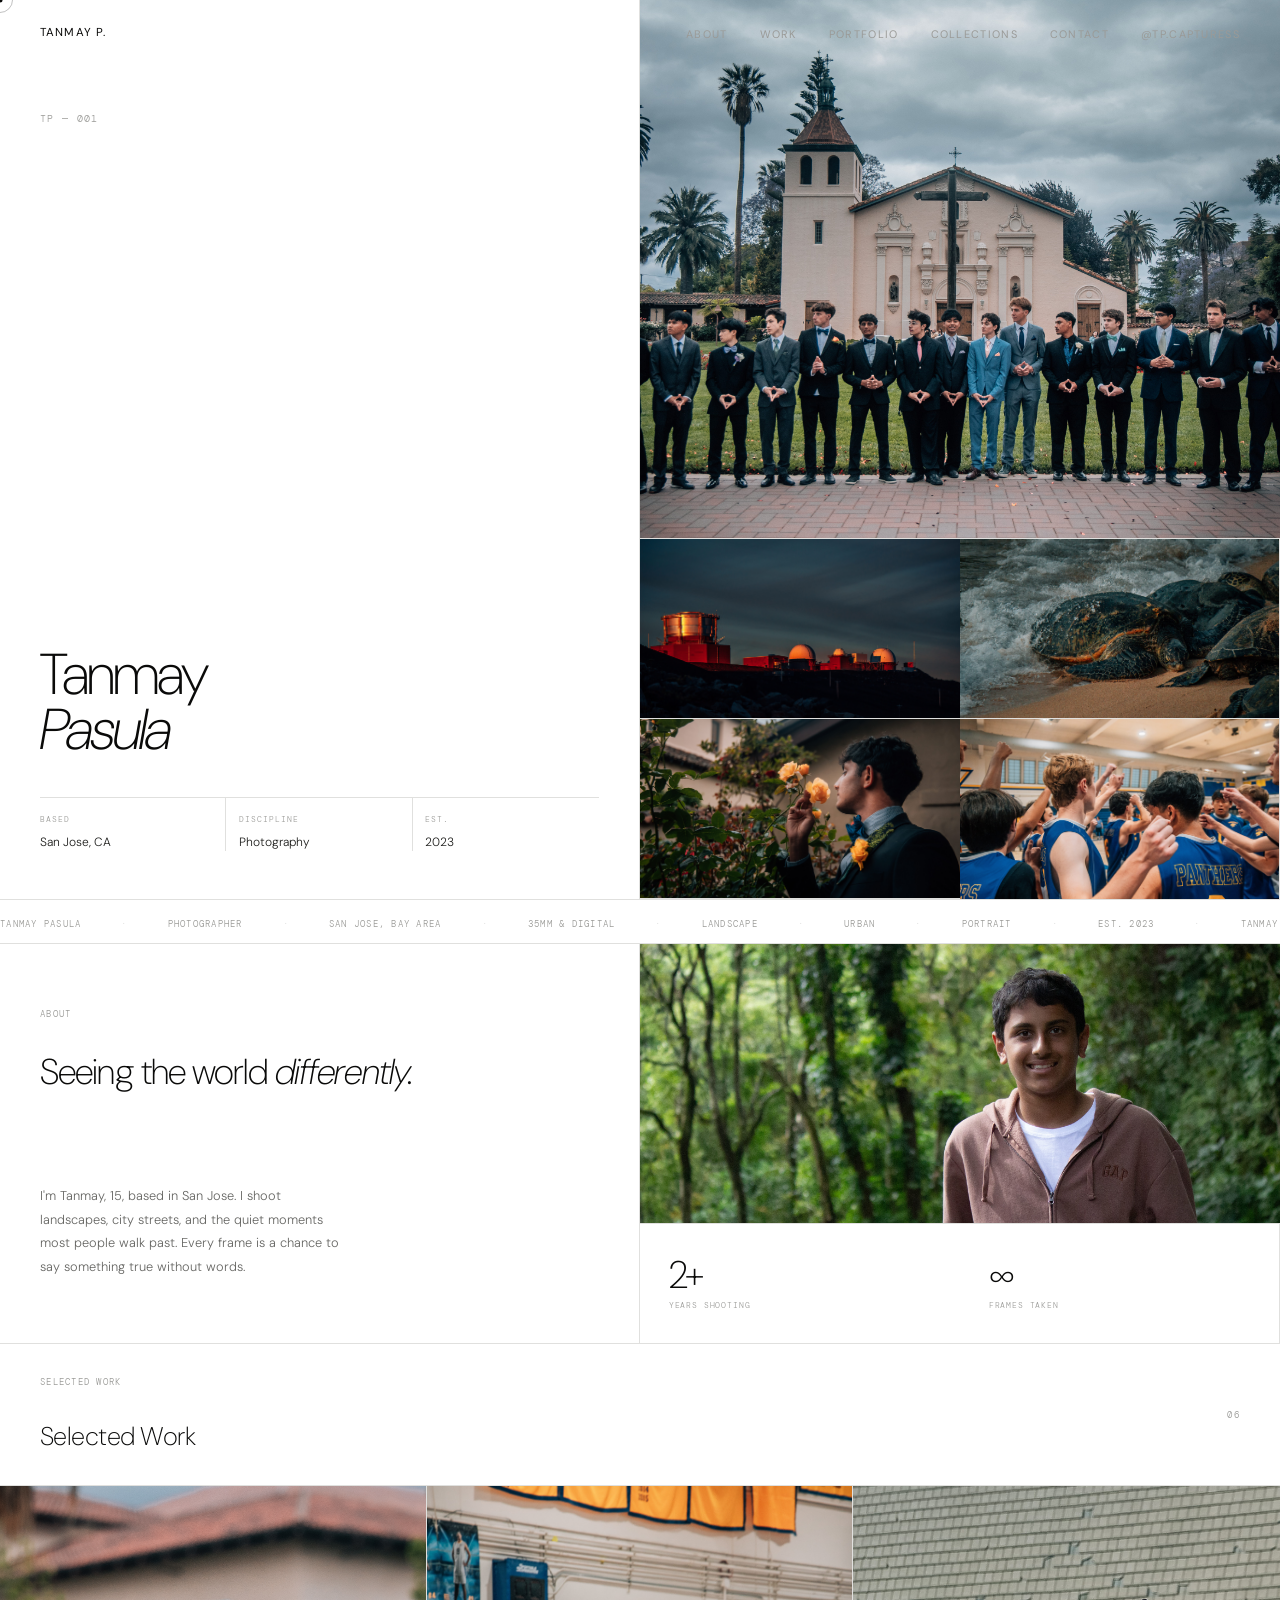
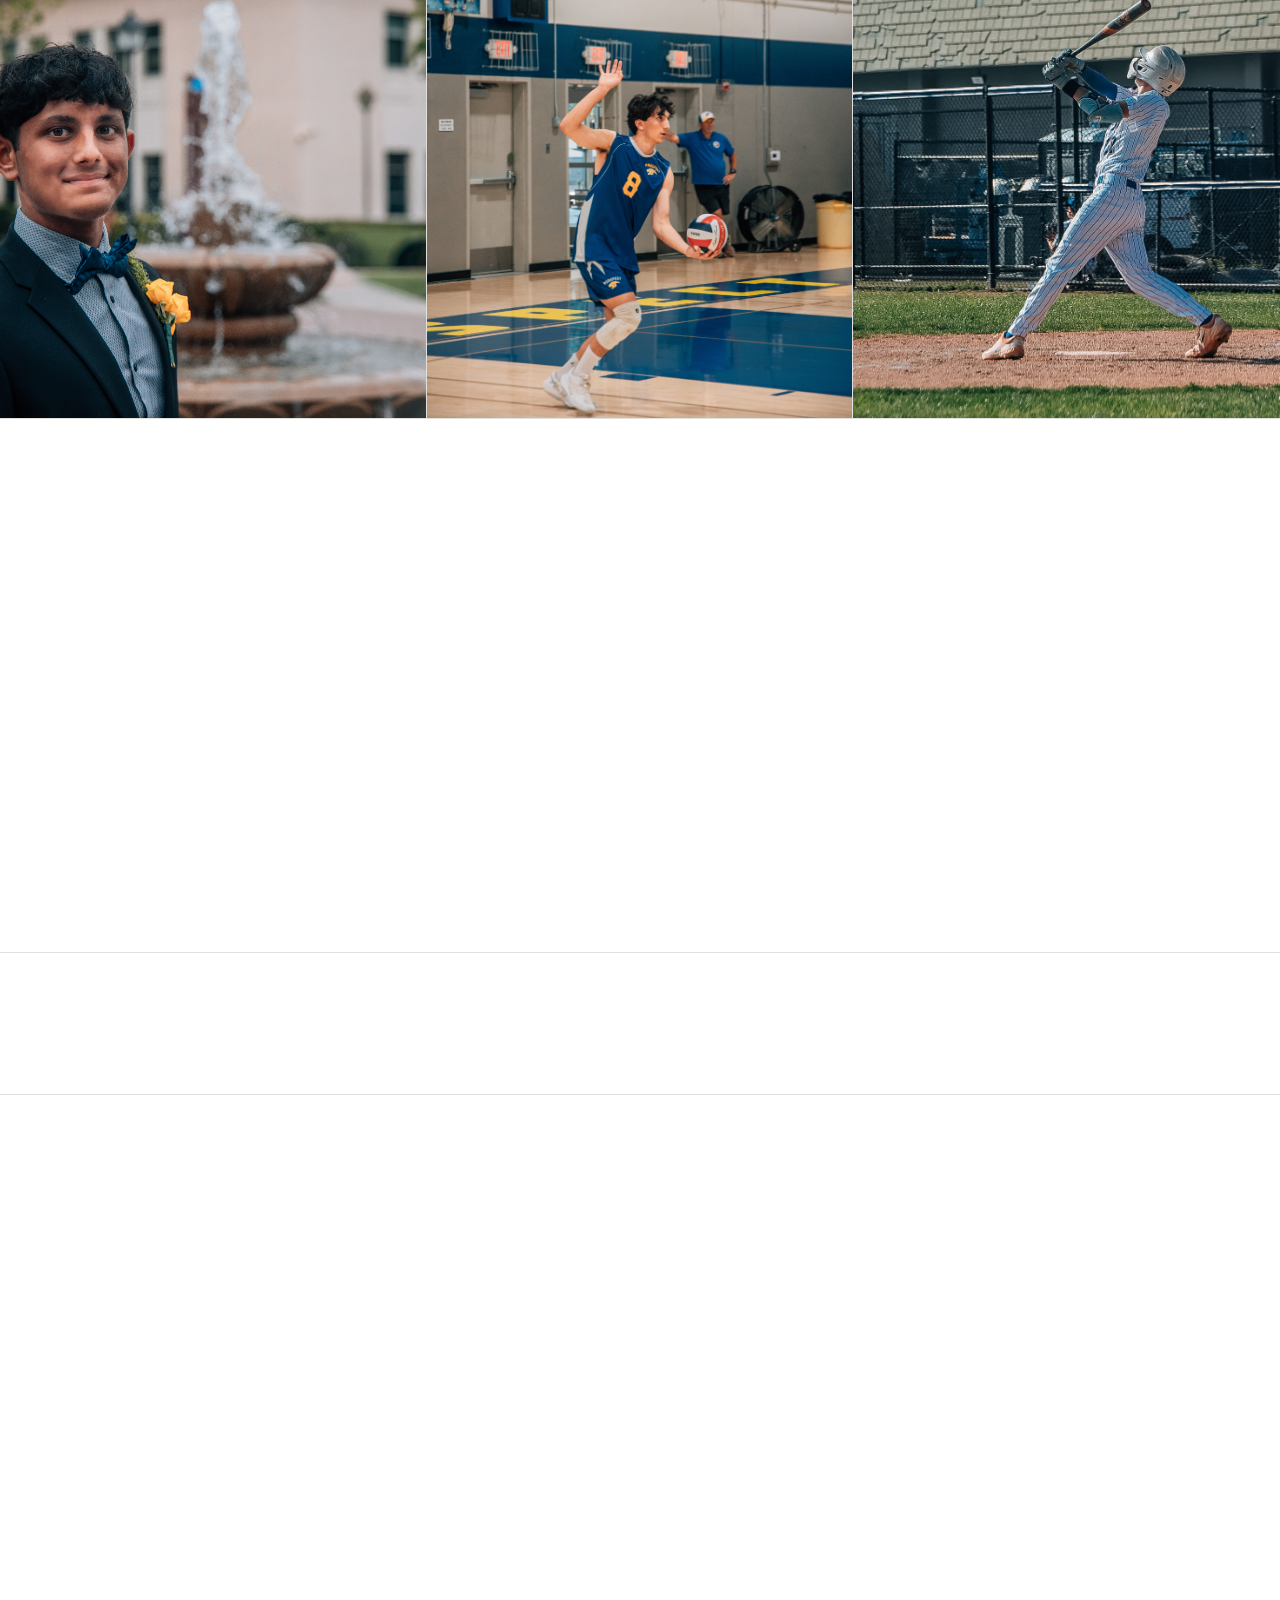
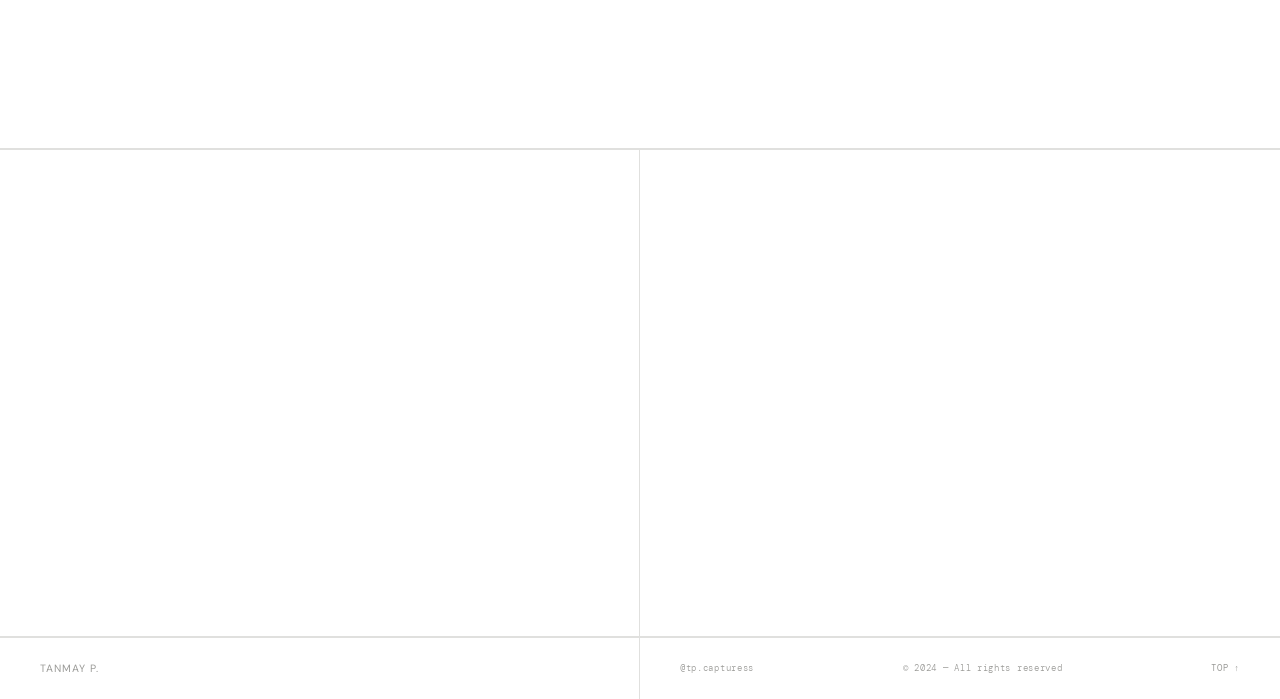
==== commit cbb42876: "Update index.html" ====
--- a/index.html
+++ b/index.html
@@ -258,6 +258,7 @@
   <ul class="nav-links">
     <li><a href="#about">About</a></li>
     <li><a href="#portfolio">Work</a></li>
+    <li><a href="portfolio.html">Portfolio</a></li>
     <li><a href="#collections">Collections</a></li>
     <li><a href="#contact">Contact</a></li>
     <li><a href="https://instagram.com/tp.capturess" target="_blank">@tp.capturess</a></li>
@@ -342,7 +343,7 @@
   <div class="port-hdr reveal">
     <div>
       <p class="sec-tag">Selected work</p>
-      <h2 class="port-t">Portfolio</h2>
+      <h2 class="port-t">Selected Work</h2>
     </div>
     <span class="sec-tag">06</span>
   </div>
@@ -557,5 +558,6 @@
 function checkPw(){const v=document.getElementById('mInp').value;if(PW[cur]&&v===PW[cur].pass){document.getElementById('modal').classList.remove('on');window.open(PW[cur].url,'_blank');}else{document.getElementById('mErr').classList.add('on');document.getElementById('mInp').value='';document.getElementById('mInp').focus();}}
 document.querySelectorAll('a,button').forEach(el=>el.style.cursor='none');
 </script>
+</script>
 </body>
 </html>
